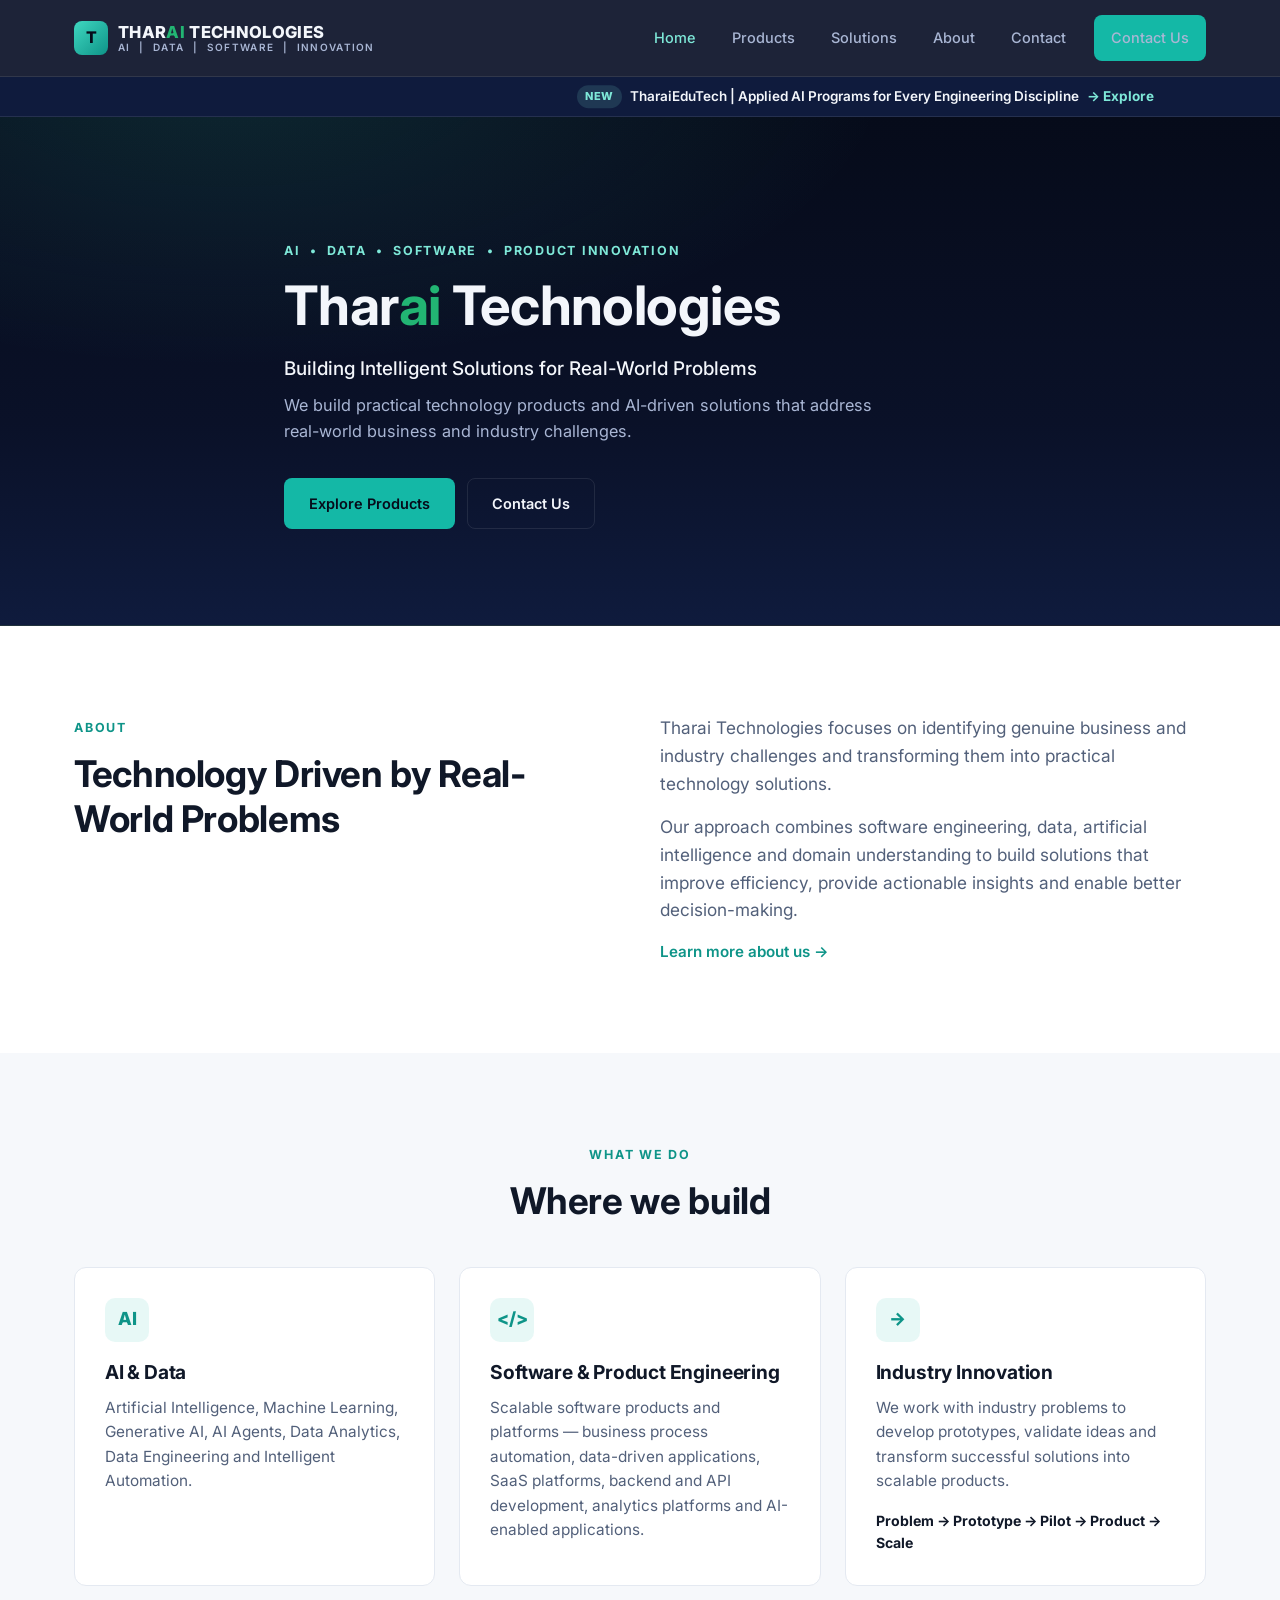
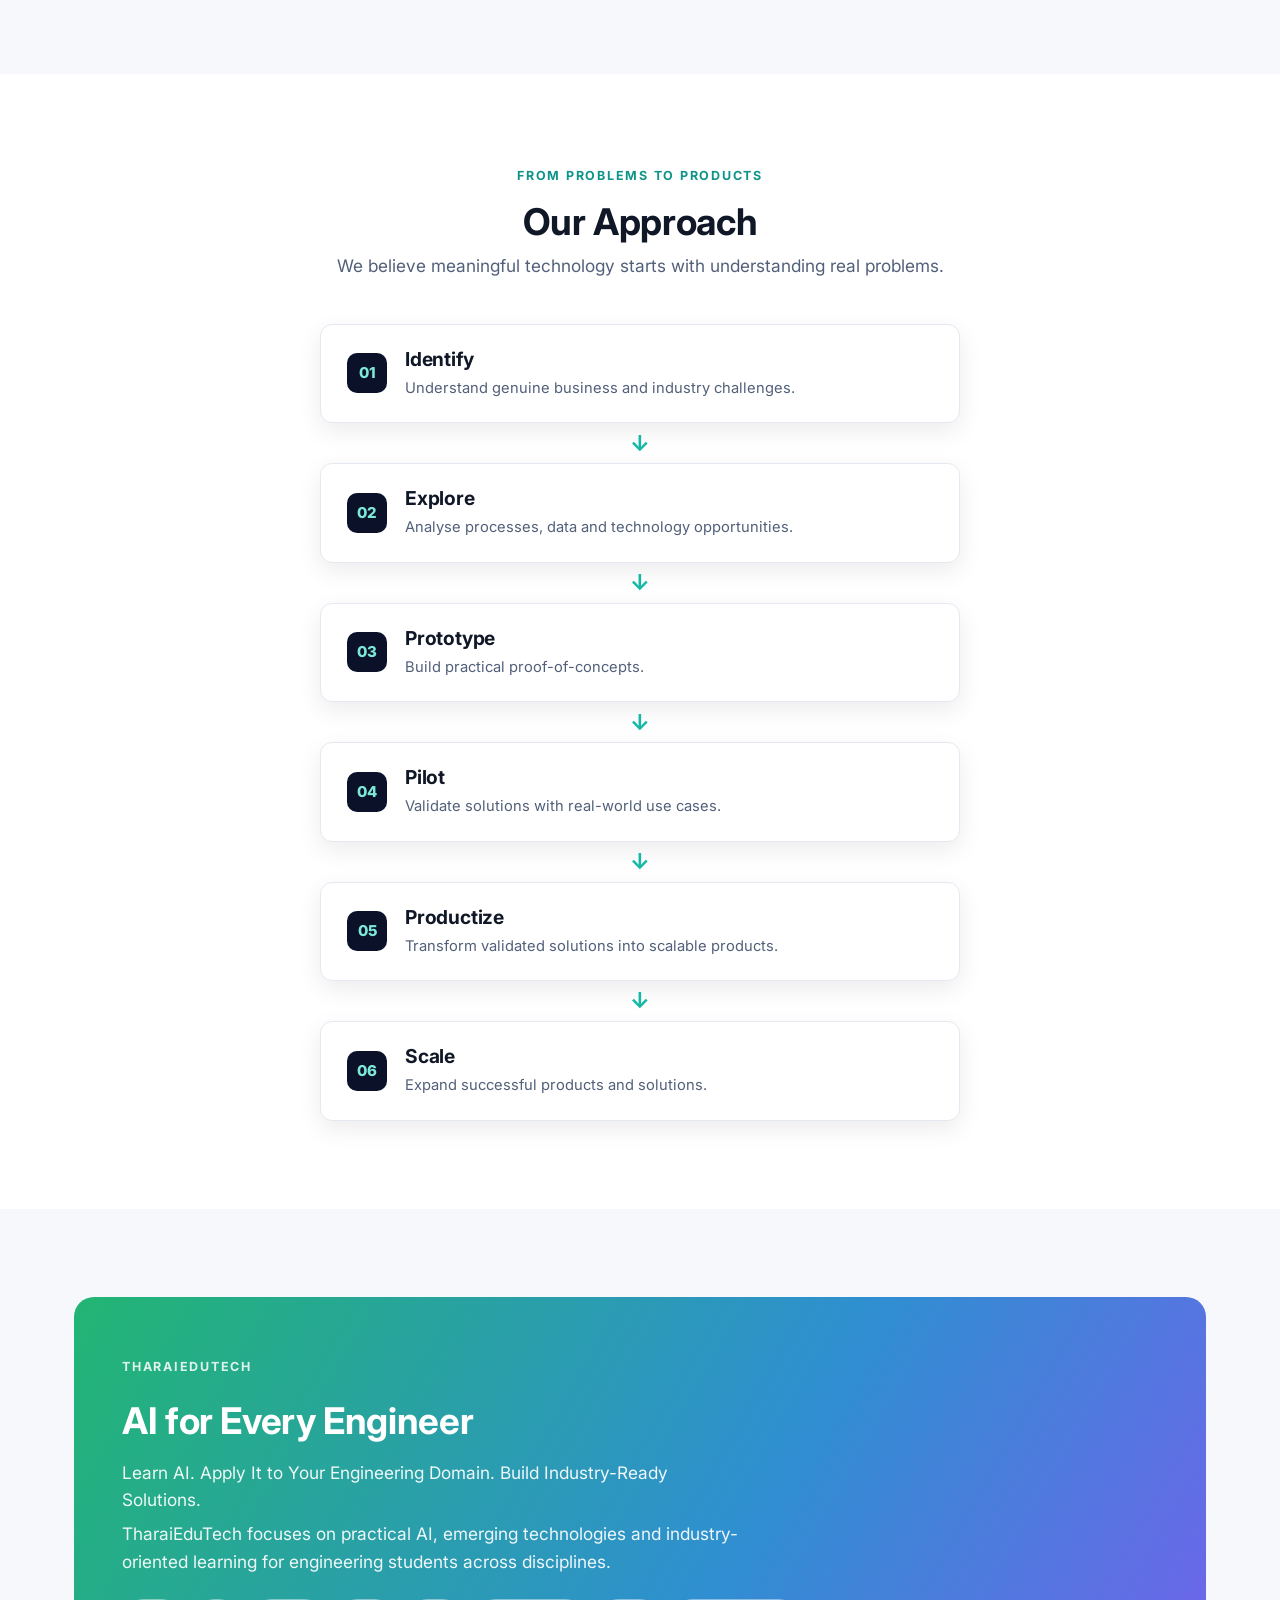
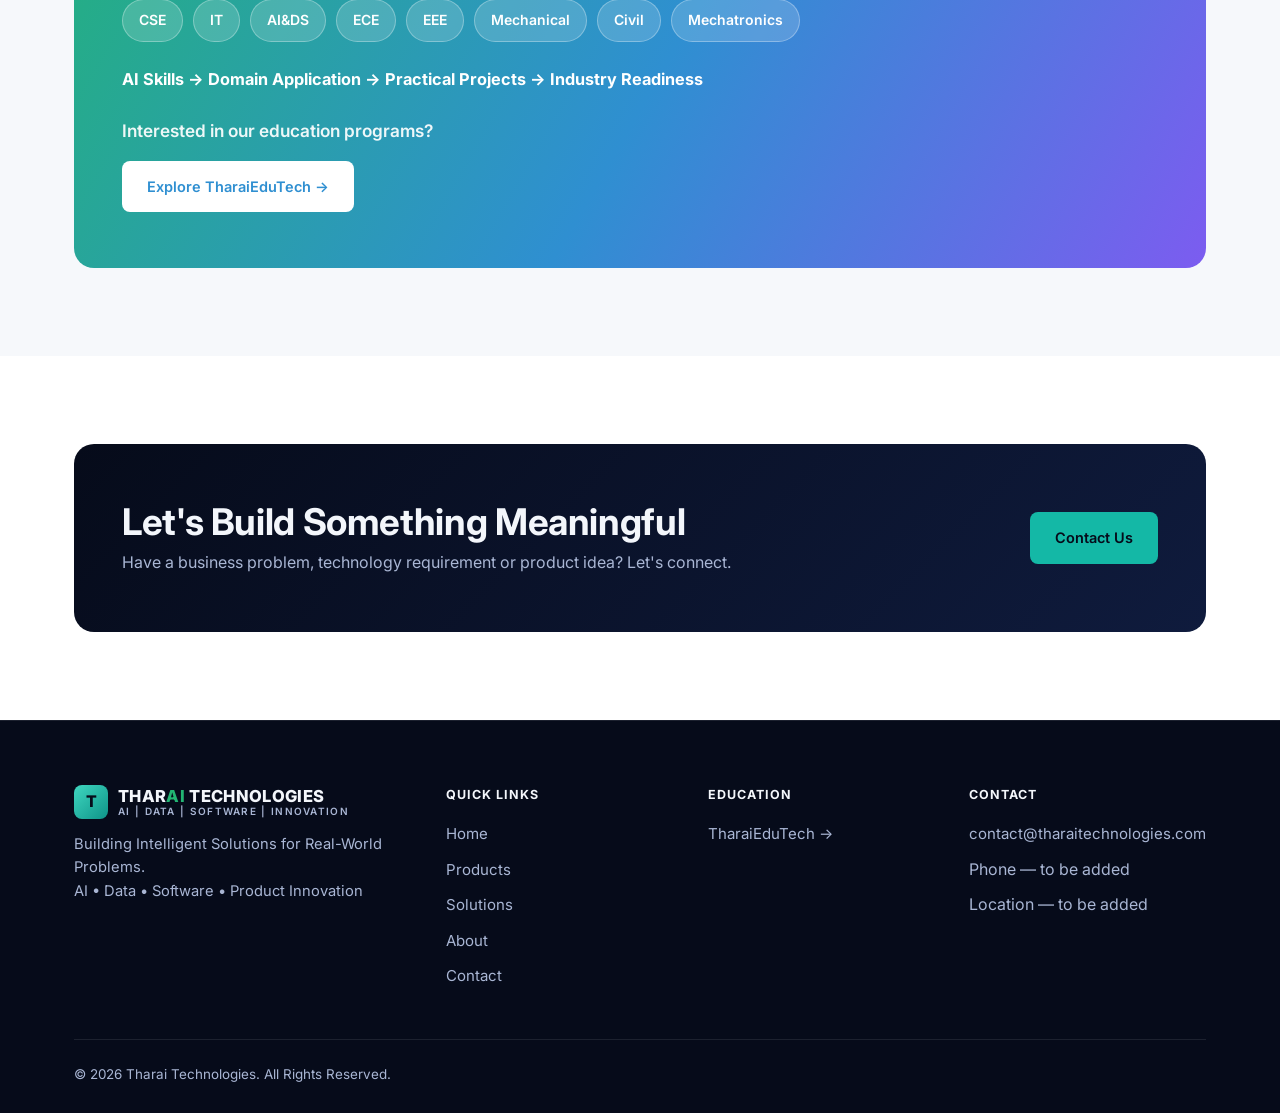
==== index.html @ 708e77d4 "Initial commit: Tharai Technologies V1 website Static HTML/CSS/JS site with Home, Products, Solution" ====
<!DOCTYPE html>
<html lang="en">
<head>
<meta charset="UTF-8" />
<meta name="viewport" content="width=device-width, initial-scale=1.0" />
<title>Tharai Technologies | AI, Data &amp; Technology Solutions</title>
<meta name="description" content="Tharai Technologies is a technology and product company building practical AI, data-driven and software solutions for real-world business and industry challenges." />
<link rel="icon" type="image/svg+xml" href="assets/favicon.svg" />
<link rel="preconnect" href="https://fonts.googleapis.com" />
<link rel="preconnect" href="https://fonts.gstatic.com" crossorigin />
<link href="https://fonts.googleapis.com/css2?family=Inter:wght@400;500;600;700;800&display=swap" rel="stylesheet" />
<link rel="stylesheet" href="css/style.css" />
</head>
<body>

<header class="site-header">
  <div class="container nav">
    <a href="index.html" class="brand">
      <span class="brand-mark">T</span>
      <span class="brand-text">
        <strong>THAR<span class="ai-accent">AI</span> TECHNOLOGIES</strong>
        <span>AI &nbsp;|&nbsp; DATA &nbsp;|&nbsp; SOFTWARE &nbsp;|&nbsp; INNOVATION</span>
      </span>
    </a>
    <nav class="nav-links" id="nav-links">
      <a href="index.html">Home</a>
      <a href="products.html">Products</a>
      <a href="solutions.html">Solutions</a>
      <a href="about.html">About</a>
      <a href="contact.html">Contact</a>
      <a href="contact.html" class="btn btn-primary nav-cta">Contact Us</a>
    </nav>
    <button class="nav-toggle" aria-label="Toggle navigation" aria-expanded="false"><span></span></button>
  </div>
</header>

<div class="announcement-bar">
  <div class="announcement-track">
    <a class="announcement-item" href="https://www.tharaiedutech.com" target="_blank" rel="noopener">
      <span class="tag">NEW</span>
      <span>TharaiEduTech | Applied AI Programs for Every Engineering Discipline</span>
      <span class="arrow">→ Explore</span>
    </a>
  </div>
</div>

<main>

  <!-- Hero -->
  <section class="hero">
    <div class="container hero-inner">
      <span class="eyebrow eyebrow--on-dark">AI &nbsp;•&nbsp; Data &nbsp;•&nbsp; Software &nbsp;•&nbsp; Product Innovation</span>
      <h1>Thar<span class="ai-accent">ai</span> Technologies</h1>
      <p class="lede">Building Intelligent Solutions for Real-World Problems</p>
      <p class="lede-sub">We build practical technology products and AI-driven solutions that address real-world business and industry challenges.</p>
      <div class="hero-actions">
        <a href="products.html" class="btn btn-primary">Explore Products</a>
        <a href="contact.html" class="btn btn-outline">Contact Us</a>
      </div>
    </div>
  </section>

  <!-- About / Introduction -->
  <section>
    <div class="container two-col">
      <div>
        <span class="eyebrow">About</span>
        <h2>Technology Driven by Real-World Problems</h2>
      </div>
      <div>
        <p class="lede">Tharai Technologies focuses on identifying genuine business and industry challenges and transforming them into practical technology solutions.</p>
        <p class="lede mt-16">Our approach combines software engineering, data, artificial intelligence and domain understanding to build solutions that improve efficiency, provide actionable insights and enable better decision-making.</p>
        <a href="about.html" class="text-link mt-16" style="display:inline-block;">Learn more about us →</a>
      </div>
    </div>
  </section>

  <!-- What We Do -->
  <section class="section-alt">
    <div class="container">
      <div class="section-heading center">
        <span class="eyebrow">What We Do</span>
        <h2>Where we build</h2>
      </div>
      <div class="grid grid-3">
        <div class="card">
          <div class="card-icon">AI</div>
          <h3>AI &amp; Data</h3>
          <p>Artificial Intelligence, Machine Learning, Generative AI, AI Agents, Data Analytics, Data Engineering and Intelligent Automation.</p>
        </div>
        <div class="card">
          <div class="card-icon">&lt;/&gt;</div>
          <h3>Software &amp; Product Engineering</h3>
          <p>Scalable software products and platforms — business process automation, data-driven applications, SaaS platforms, backend and API development, analytics platforms and AI-enabled applications.</p>
        </div>
        <div class="card">
          <div class="card-icon">→</div>
          <h3>Industry Innovation</h3>
          <p>We work with industry problems to develop prototypes, validate ideas and transform successful solutions into scalable products.</p>
          <p class="mt-16" style="font-weight:700; color:var(--text-dark); font-size:0.88rem;">Problem → Prototype → Pilot → Product → Scale</p>
        </div>
      </div>
    </div>
  </section>

  <!-- Innovation Section -->
  <section>
    <div class="container">
      <div class="section-heading center">
        <span class="eyebrow">From Problems to Products</span>
        <h2>Our Approach</h2>
        <p class="lede mt-8" style="margin-left:auto; margin-right:auto;">We believe meaningful technology starts with understanding real problems.</p>
      </div>

      <div class="flow">
        <div class="flow-step">
          <div class="flow-num">01</div>
          <div><h3>Identify</h3><p>Understand genuine business and industry challenges.</p></div>
        </div>
        <div class="flow-arrow">↓</div>

        <div class="flow-step">
          <div class="flow-num">02</div>
          <div><h3>Explore</h3><p>Analyse processes, data and technology opportunities.</p></div>
        </div>
        <div class="flow-arrow">↓</div>

        <div class="flow-step">
          <div class="flow-num">03</div>
          <div><h3>Prototype</h3><p>Build practical proof-of-concepts.</p></div>
        </div>
        <div class="flow-arrow">↓</div>

        <div class="flow-step">
          <div class="flow-num">04</div>
          <div><h3>Pilot</h3><p>Validate solutions with real-world use cases.</p></div>
        </div>
        <div class="flow-arrow">↓</div>

        <div class="flow-step">
          <div class="flow-num">05</div>
          <div><h3>Productize</h3><p>Transform validated solutions into scalable products.</p></div>
        </div>
        <div class="flow-arrow">↓</div>

        <div class="flow-step">
          <div class="flow-num">06</div>
          <div><h3>Scale</h3><p>Expand successful products and solutions.</p></div>
        </div>
      </div>
    </div>
  </section>

  <!-- TharaiEduTech (home page only) -->
  <section class="section-alt">
    <div class="container">
      <div class="edutech-panel">
        <span class="eyebrow">TharaiEduTech</span>
        <h2 class="mt-8">AI for Every Engineer</h2>
        <p class="lede mt-16">Learn AI. Apply It to Your Engineering Domain. Build Industry-Ready Solutions.</p>
        <p class="lede" style="margin-top:6px;">TharaiEduTech focuses on practical AI, emerging technologies and industry-oriented learning for engineering students across disciplines.</p>

        <div class="chip-row mt-24">
          <span class="chip">CSE</span>
          <span class="chip">IT</span>
          <span class="chip">AI&amp;DS</span>
          <span class="chip">ECE</span>
          <span class="chip">EEE</span>
          <span class="chip">Mechanical</span>
          <span class="chip">Civil</span>
          <span class="chip">Mechatronics</span>
        </div>

        <p class="flow-text">AI Skills → Domain Application → Practical Projects → Industry Readiness</p>

        <p class="lede mt-24" style="font-weight:600;">Interested in our education programs?</p>
        <a href="https://www.tharaiedutech.com" target="_blank" rel="noopener" class="btn btn-primary mt-16">Explore TharaiEduTech →</a>
      </div>
    </div>
  </section>

  <!-- Closing CTA -->
  <section>
    <div class="container">
      <div class="cta-strip">
        <div>
          <h2>Let's Build Something Meaningful</h2>
          <p>Have a business problem, technology requirement or product idea? Let's connect.</p>
        </div>
        <a href="contact.html" class="btn btn-primary">Contact Us</a>
      </div>
    </div>
  </section>

</main>

<footer class="site-footer">
  <div class="container">
    <div class="footer-grid">
      <div class="footer-brand">
        <a href="index.html" class="brand">
          <span class="brand-mark">T</span>
          <span class="brand-text">
            <strong>THAR<span class="ai-accent">AI</span> TECHNOLOGIES</strong>
            <span>AI | DATA | SOFTWARE | INNOVATION</span>
          </span>
        </a>
        <p>Building Intelligent Solutions for Real-World Problems.<br>AI • Data • Software • Product Innovation</p>
      </div>
      <div class="footer-col">
        <h4>Quick Links</h4>
        <ul>
          <li><a href="index.html">Home</a></li>
          <li><a href="products.html">Products</a></li>
          <li><a href="solutions.html">Solutions</a></li>
          <li><a href="about.html">About</a></li>
          <li><a href="contact.html">Contact</a></li>
        </ul>
      </div>
      <div class="footer-col">
        <h4>Education</h4>
        <ul>
          <li><a href="https://www.tharaiedutech.com" target="_blank" rel="noopener">TharaiEduTech →</a></li>
        </ul>
      </div>
      <div class="footer-col">
        <h4>Contact</h4>
        <ul>
          <li><a href="mailto:contact@tharaitechnologies.com">contact@tharaitechnologies.com</a></li>
          <li>Phone — to be added</li>
          <li>Location — to be added</li>
        </ul>
      </div>
    </div>
    <div class="footer-bottom">
      <span>© <span id="footer-year"></span> Tharai Technologies. All Rights Reserved.</span>
    </div>
  </div>
</footer>

<script src="js/main.js"></script>
</body>
</html>
---- css/style.css ----
/* ===========================================================
   Tharai Technologies — V1 site styles
   Theme: Navy & Teal
   =========================================================== */

:root {
  --navy-950: #060b1a;
  --navy-900: #0a1128;
  --navy-800: #0f1b3d;
  --navy-700: #16264d;
  --navy-600: #223262;
  --border-dark: rgba(255, 255, 255, 0.09);

  --teal-300: #7ee8d8;
  --teal-400: #3fd7c0;
  --teal-500: #14b8a6;
  --teal-600: #0e9488;

  --bg-light: #f6f8fb;
  --bg-white: #ffffff;
  --border-light: #e4e9f1;

  --edu-green: #22b573;
  --edu-blue: #2f8fd1;
  --edu-purple: #7c5cf0;
  --edu-gradient: linear-gradient(120deg, var(--edu-green) 0%, var(--edu-blue) 55%, var(--edu-purple) 100%);
  --ai-accent: var(--edu-green);

  --text-on-dark: #f3f6fb;
  --text-on-dark-muted: #a9b6d4;
  --text-dark: #101828;
  --text-muted: #52607a;

  --font-body: "Inter", -apple-system, BlinkMacSystemFont, "Segoe UI", Roboto, Helvetica, Arial, sans-serif;

  --radius: 12px;
  --radius-sm: 8px;
  --max-width: 1180px;
  --shadow-md: 0 8px 24px rgba(10, 17, 40, 0.08);
  --shadow-lg: 0 20px 48px rgba(10, 17, 40, 0.14);
}

* { box-sizing: border-box; margin: 0; padding: 0; }

html { scroll-behavior: smooth; }

body {
  font-family: var(--font-body);
  color: var(--text-dark);
  background: var(--bg-white);
  line-height: 1.6;
  -webkit-font-smoothing: antialiased;
}

img, svg { max-width: 100%; display: block; }

a { color: inherit; text-decoration: none; }

ul { list-style: none; }

button { font-family: inherit; }

.container {
  width: 100%;
  max-width: var(--max-width);
  margin: 0 auto;
  padding: 0 24px;
}

section { padding: 88px 0; }

@media (max-width: 768px) {
  section { padding: 56px 0; }
}

.section-tight { padding: 56px 0; }

.section-dark {
  background: var(--navy-900);
  color: var(--text-on-dark);
}

.section-alt {
  background: var(--bg-light);
}

.eyebrow {
  display: inline-block;
  font-size: 12.5px;
  font-weight: 700;
  letter-spacing: 0.14em;
  text-transform: uppercase;
  color: var(--teal-600);
  margin-bottom: 14px;
}

.section-dark .eyebrow,
.eyebrow--on-dark {
  color: var(--teal-300);
}

h1, h2, h3, h4 {
  font-weight: 700;
  letter-spacing: -0.01em;
  color: inherit;
}

h1 { font-size: clamp(2.1rem, 4.4vw, 3.4rem); line-height: 1.12; }
h2 { font-size: clamp(1.6rem, 3vw, 2.3rem); line-height: 1.2; }
h3 { font-size: 1.2rem; line-height: 1.35; }

.section-heading {
  max-width: 680px;
  margin-bottom: 44px;
}

.section-heading.center {
  margin-left: auto;
  margin-right: auto;
  text-align: center;
}

.lede {
  font-size: 1.08rem;
  color: var(--text-muted);
  max-width: 640px;
}

.section-dark .lede { color: var(--text-on-dark-muted); }

/* ---------- Announcement bar ---------- */

.announcement-bar {
  position: relative;
  background: var(--navy-800);
  border-bottom: 1px solid var(--border-dark);
  color: var(--text-on-dark-muted);
  font-size: 13.5px;
  height: 40px;
  overflow: hidden;
  white-space: nowrap;
}

.announcement-track {
  position: absolute;
  top: 50%;
  left: 0;
  display: inline-flex;
  align-items: center;
  width: max-content;
  transform: translateY(-50%) translateX(100%);
  animation: announcement-scroll 16s linear infinite;
}

.announcement-bar:hover .announcement-track {
  animation-play-state: paused;
}

@keyframes announcement-scroll {
  from { transform: translateY(-50%) translateX(100%); }
  to { transform: translateY(-50%) translateX(-100%); }
}

.announcement-item {
  display: inline-flex;
  align-items: center;
  gap: 8px;
  color: var(--text-on-dark);
  font-weight: 600;
  white-space: nowrap;
  transition: color 0.15s ease;
}

.announcement-item:hover { color: var(--teal-300); }

.announcement-bar .tag {
  background: rgba(126, 232, 216, 0.14);
  color: var(--teal-300);
  font-weight: 800;
  font-size: 11px;
  letter-spacing: 0.06em;
  padding: 3px 8px;
  border-radius: 999px;
}

.announcement-bar .arrow { color: var(--teal-300); font-weight: 700; }

@media (max-width: 560px) {
  .announcement-bar { font-size: 12.5px; }
}

@media (prefers-reduced-motion: reduce) {
  .announcement-track { animation: none; }
}

/* ---------- Header / Nav ---------- */

.site-header {
  position: sticky;
  top: 0;
  z-index: 100;
  background: rgba(10, 17, 40, 0.92);
  backdrop-filter: blur(10px);
  border-bottom: 1px solid var(--border-dark);
}

.nav {
  display: flex;
  align-items: center;
  justify-content: space-between;
  height: 76px;
}

.brand {
  display: flex;
  align-items: center;
  gap: 10px;
  color: var(--text-on-dark);
}

.brand-mark {
  width: 34px;
  height: 34px;
  border-radius: 8px;
  background: linear-gradient(135deg, var(--teal-400), var(--teal-600));
  display: flex;
  align-items: center;
  justify-content: center;
  font-weight: 800;
  font-size: 16px;
  color: var(--navy-950);
  flex-shrink: 0;
}

.brand-text {
  display: flex;
  flex-direction: column;
  line-height: 1.1;
}

.brand-text strong {
  font-size: 16.5px;
  font-weight: 800;
  letter-spacing: 0.02em;
}

.brand-text > span {
  font-size: 10px;
  font-weight: 600;
  letter-spacing: 0.13em;
  color: var(--text-on-dark-muted);
}

.ai-accent {
  color: var(--ai-accent);
}

.nav-links {
  display: flex;
  align-items: center;
  gap: 4px;
}

.nav-links a {
  display: inline-block;
  padding: 10px 16px;
  font-size: 14.5px;
  font-weight: 500;
  color: var(--text-on-dark-muted);
  border-radius: var(--radius-sm);
  transition: color 0.15s ease, background 0.15s ease;
}

.nav-links a:hover {
  color: var(--text-on-dark);
  background: rgba(255, 255, 255, 0.06);
}

.nav-links a.active {
  color: var(--teal-300);
}

.nav-cta {
  margin-left: 8px;
}

.nav-toggle {
  display: none;
  background: transparent;
  border: 1px solid var(--border-dark);
  border-radius: var(--radius-sm);
  width: 42px;
  height: 42px;
  align-items: center;
  justify-content: center;
  cursor: pointer;
}

.nav-toggle span,
.nav-toggle::before,
.nav-toggle::after {
  content: "";
  display: block;
  width: 20px;
  height: 2px;
  background: var(--text-on-dark);
  position: relative;
  transition: transform 0.2s ease, opacity 0.2s ease;
}

.nav-toggle::before { transform: translateY(-6px); }
.nav-toggle::after { transform: translateY(4px); }

.nav-toggle.is-open span { opacity: 0; }
.nav-toggle.is-open::before { transform: translateY(0) rotate(45deg); }
.nav-toggle.is-open::after { transform: translateY(-2px) rotate(-45deg); }

@media (max-width: 900px) {
  .nav-toggle { display: flex; }

  .nav-links {
    position: fixed;
    top: 76px;
    left: 0;
    right: 0;
    flex-direction: column;
    align-items: stretch;
    background: var(--navy-900);
    border-bottom: 1px solid var(--border-dark);
    padding: 8px 20px 20px;
    gap: 2px;
    transform: translateY(-8px);
    opacity: 0;
    pointer-events: none;
    transition: opacity 0.18s ease, transform 0.18s ease;
  }

  .nav-links.is-open {
    transform: translateY(0);
    opacity: 1;
    pointer-events: auto;
  }

  .nav-links a { padding: 14px 8px; font-size: 16px; }
  .nav-cta { margin-left: 0; margin-top: 8px; }
}

/* ---------- Buttons ---------- */

.btn {
  display: inline-flex;
  align-items: center;
  justify-content: center;
  gap: 8px;
  padding: 13px 24px;
  border-radius: var(--radius-sm);
  font-weight: 600;
  font-size: 14.5px;
  border: 1px solid transparent;
  cursor: pointer;
  transition: transform 0.12s ease, background 0.15s ease, border-color 0.15s ease, color 0.15s ease;
  white-space: nowrap;
}

.btn:hover { transform: translateY(-1px); }

.btn-primary {
  background: var(--teal-500);
  color: var(--navy-950);
}

.btn-primary:hover { background: var(--teal-400); }

.btn-outline {
  background: transparent;
  border-color: var(--border-dark);
  color: var(--text-on-dark);
}

.btn-outline:hover { border-color: var(--teal-400); color: var(--teal-300); }

.btn-outline-dark {
  background: transparent;
  border-color: var(--border-light);
  color: var(--text-dark);
}

.btn-outline-dark:hover { border-color: var(--teal-600); color: var(--teal-600); }

.btn-ghost {
  background: transparent;
  color: var(--text-on-dark-muted);
}

.btn-ghost:hover { color: var(--text-on-dark); }

.btn-block { width: 100%; }

/* ---------- Hero ---------- */

.hero {
  background:
    radial-gradient(1100px 500px at 18% -10%, rgba(63, 215, 192, 0.14), transparent 60%),
    linear-gradient(180deg, var(--navy-950), var(--navy-900) 60%, var(--navy-800));
  color: var(--text-on-dark);
  padding: 120px 0 96px;
  border-bottom: 1px solid var(--border-dark);
}

.hero-inner { max-width: 760px; }

.hero h1 { margin-bottom: 18px; }

.hero .lede { font-size: 1.18rem; margin-bottom: 8px; color: var(--text-on-dark); font-weight: 500; }

.hero .lede-sub { font-size: 1.02rem; color: var(--text-on-dark-muted); max-width: 620px; margin-bottom: 34px; }

.hero-actions { display: flex; flex-wrap: wrap; gap: 12px; }

.page-hero {
  background: linear-gradient(180deg, var(--navy-950), var(--navy-800));
  color: var(--text-on-dark);
  padding: 76px 0 64px;
  border-bottom: 1px solid var(--border-dark);
}

.page-hero h1 { margin-bottom: 14px; }

.page-hero .lede { color: var(--text-on-dark-muted); max-width: 660px; }

/* ---------- Cards / Grid ---------- */

.grid {
  display: grid;
  gap: 24px;
}

.grid-3 { grid-template-columns: repeat(3, 1fr); }
.grid-2 { grid-template-columns: repeat(2, 1fr); }

@media (max-width: 900px) {
  .grid-3 { grid-template-columns: repeat(2, 1fr); }
}

@media (max-width: 640px) {
  .grid-3, .grid-2 { grid-template-columns: 1fr; }
}

.card {
  background: var(--bg-white);
  border: 1px solid var(--border-light);
  border-radius: var(--radius);
  padding: 30px;
  transition: box-shadow 0.18s ease, transform 0.18s ease;
}

.card:hover { box-shadow: var(--shadow-md); transform: translateY(-2px); }

.card-icon {
  width: 44px;
  height: 44px;
  border-radius: 10px;
  background: rgba(20, 184, 166, 0.1);
  color: var(--teal-600);
  display: flex;
  align-items: center;
  justify-content: center;
  font-weight: 800;
  font-size: 18px;
  margin-bottom: 18px;
}

.card h3 { margin-bottom: 10px; }

.card p { color: var(--text-muted); font-size: 0.96rem; }

.card-dark {
  background: var(--navy-800);
  border: 1px solid var(--border-dark);
  color: var(--text-on-dark);
}

.card-dark p { color: var(--text-on-dark-muted); }

.card-dark .card-icon { background: rgba(126, 232, 216, 0.12); color: var(--teal-300); }

/* ---------- Badge / Pill ---------- */

.badge {
  display: inline-flex;
  align-items: center;
  gap: 6px;
  font-size: 12px;
  font-weight: 700;
  letter-spacing: 0.04em;
  text-transform: uppercase;
  padding: 6px 12px;
  border-radius: 999px;
  background: rgba(20, 184, 166, 0.12);
  color: var(--teal-600);
  border: 1px solid rgba(20, 184, 166, 0.25);
}

.badge::before {
  content: "";
  width: 6px;
  height: 6px;
  border-radius: 50%;
  background: var(--teal-500);
}

.badge--on-dark { background: rgba(126, 232, 216, 0.12); color: var(--teal-300); border-color: rgba(126, 232, 216, 0.25); }
.badge--on-dark::before { background: var(--teal-300); }

.chip-row { display: flex; flex-wrap: wrap; gap: 10px; }

.chip {
  padding: 9px 16px;
  border-radius: 999px;
  border: 1px solid var(--border-light);
  font-size: 14px;
  font-weight: 600;
  color: var(--text-dark);
  background: var(--bg-white);
}

.chip--on-dark {
  border-color: var(--border-dark);
  color: var(--text-on-dark);
  background: rgba(255, 255, 255, 0.04);
}

/* ---------- Solution feature block ---------- */

.feature-panel {
  background: var(--navy-900);
  color: var(--text-on-dark);
  border-radius: 20px;
  padding: 48px;
  border: 1px solid var(--border-dark);
}

@media (max-width: 640px) {
  .feature-panel { padding: 32px 24px; }
}

.feature-head {
  display: flex;
  align-items: center;
  justify-content: space-between;
  flex-wrap: wrap;
  gap: 14px;
  margin-bottom: 16px;
}

.capability-list {
  display: grid;
  grid-template-columns: repeat(2, 1fr);
  gap: 14px;
  margin-top: 30px;
}

@media (max-width: 640px) {
  .capability-list { grid-template-columns: 1fr; }
}

.capability-list li {
  display: flex;
  align-items: flex-start;
  gap: 12px;
  font-size: 0.96rem;
  color: var(--text-on-dark-muted);
  padding: 14px;
  background: rgba(255, 255, 255, 0.03);
  border: 1px solid var(--border-dark);
  border-radius: var(--radius-sm);
}

.capability-list li .tick {
  flex-shrink: 0;
  width: 22px;
  height: 22px;
  border-radius: 6px;
  background: rgba(126, 232, 216, 0.14);
  color: var(--teal-300);
  display: flex;
  align-items: center;
  justify-content: center;
  font-size: 12px;
  font-weight: 800;
  margin-top: 1px;
}

.capability-list strong { color: var(--text-on-dark); font-weight: 600; }

/* ---------- Program pillars (TharaiEduTech) ---------- */

.pillar-grid {
  display: grid;
  grid-template-columns: repeat(4, 1fr);
  gap: 18px;
}

@media (max-width: 900px) { .pillar-grid { grid-template-columns: repeat(2, 1fr); } }
@media (max-width: 480px) { .pillar-grid { grid-template-columns: 1fr; } }

.pillar {
  padding: 22px;
  border-radius: var(--radius-sm);
  border: 1px solid var(--border-light);
  background: var(--bg-white);
}

.pillar .num {
  font-size: 12px;
  font-weight: 800;
  color: var(--teal-600);
  letter-spacing: 0.06em;
  margin-bottom: 10px;
}

.pillar h4 { font-size: 1rem; margin-bottom: 6px; }
.pillar p { font-size: 0.9rem; color: var(--text-muted); }

/* ---------- TharaiEduTech gradient panel ---------- */

.edutech-panel {
  background: var(--edu-gradient);
  border-radius: 20px;
  padding: 56px 48px;
  color: #ffffff;
}

@media (max-width: 640px) {
  .edutech-panel { padding: 36px 26px; }
}

.edutech-panel .eyebrow {
  color: rgba(255, 255, 255, 0.85);
}

.edutech-panel h2 {
  color: #ffffff;
  max-width: 640px;
}

.edutech-panel .lede {
  color: rgba(255, 255, 255, 0.92);
  max-width: 620px;
}

.edutech-panel .chip {
  background: rgba(255, 255, 255, 0.16);
  border-color: rgba(255, 255, 255, 0.3);
  color: #ffffff;
}

.edutech-panel .flow-text {
  font-weight: 700;
  font-size: 1.02rem;
  color: #ffffff;
  margin-top: 24px;
  line-height: 1.7;
}

.edutech-panel .btn-primary {
  background: #ffffff;
  color: var(--edu-blue);
}

.edutech-panel .btn-primary:hover { background: rgba(255, 255, 255, 0.9); }

/* ---------- Solutions capability groups ---------- */

.capability-group {
  background: var(--bg-white);
  border: 1px solid var(--border-light);
  border-radius: var(--radius);
  padding: 30px;
}

.capability-group h3 { margin-bottom: 16px; }

.capability-group ul li {
  position: relative;
  padding-left: 20px;
  margin-bottom: 10px;
  font-size: 0.96rem;
  color: var(--text-muted);
}

.capability-group ul li::before {
  content: "";
  position: absolute;
  left: 0;
  top: 9px;
  width: 7px;
  height: 7px;
  border-radius: 2px;
  background: var(--teal-500);
}

/* ---------- Contact category cards ---------- */

.category-card {
  background: var(--bg-white);
  border: 1px solid var(--border-light);
  border-radius: var(--radius);
  padding: 24px;
}

.category-card h4 { font-size: 1rem; margin-bottom: 8px; }
.category-card p { font-size: 0.9rem; color: var(--text-muted); }

/* ---------- Positioning banner ---------- */

.banner {
  border-radius: 18px;
  padding: 52px 40px;
  text-align: center;
  background: linear-gradient(135deg, var(--navy-950), var(--navy-700));
  color: var(--text-on-dark);
  border: 1px solid var(--border-dark);
}

.banner p.small {
  color: var(--teal-300);
  font-weight: 700;
  letter-spacing: 0.1em;
  text-transform: uppercase;
  font-size: 12.5px;
  margin-bottom: 14px;
}

.banner h2 { max-width: 720px; margin: 0 auto; }

/* ---------- Flow diagram (Industry-Academia) ---------- */

.flow {
  display: flex;
  flex-direction: column;
  align-items: center;
  gap: 0;
  max-width: 640px;
  margin: 0 auto;
}

.flow-step {
  width: 100%;
  display: flex;
  align-items: center;
  gap: 18px;
  padding: 22px 26px;
  border-radius: var(--radius);
  border: 1px solid var(--border-light);
  background: var(--bg-white);
  box-shadow: var(--shadow-md);
}

.flow-step .flow-num {
  flex-shrink: 0;
  width: 40px;
  height: 40px;
  border-radius: 10px;
  background: var(--navy-900);
  color: var(--teal-300);
  display: flex;
  align-items: center;
  justify-content: center;
  font-weight: 800;
  font-size: 15px;
}

.flow-step h3 { margin-bottom: 4px; }
.flow-step p { color: var(--text-muted); font-size: 0.92rem; }

.flow-arrow {
  height: 40px;
  display: flex;
  align-items: center;
  color: var(--teal-500);
  font-size: 22px;
  font-weight: 700;
}

/* ---------- Contact ---------- */

.contact-grid {
  display: grid;
  grid-template-columns: 1fr 1.15fr;
  gap: 48px;
  align-items: start;
}

@media (max-width: 860px) {
  .contact-grid { grid-template-columns: 1fr; }
}

.contact-info h3 { margin-bottom: 10px; }
.contact-info p { color: var(--text-muted); margin-bottom: 22px; }

.contact-detail {
  display: flex;
  align-items: flex-start;
  gap: 14px;
  padding: 16px 0;
  border-top: 1px solid var(--border-light);
}

.contact-detail:first-of-type { border-top: none; }

.contact-detail .label {
  font-size: 12px;
  font-weight: 700;
  letter-spacing: 0.06em;
  text-transform: uppercase;
  color: var(--teal-600);
  margin-bottom: 4px;
}

.contact-detail .value { font-weight: 600; }
.contact-detail .value a:hover { color: var(--teal-600); }

.form-card {
  background: var(--bg-white);
  border: 1px solid var(--border-light);
  border-radius: var(--radius);
  padding: 34px;
  box-shadow: var(--shadow-md);
}

.form-row { margin-bottom: 18px; }

.form-row label {
  display: block;
  font-size: 13.5px;
  font-weight: 600;
  margin-bottom: 7px;
  color: var(--text-dark);
}

.form-row input,
.form-row textarea {
  width: 100%;
  padding: 12px 14px;
  border-radius: var(--radius-sm);
  border: 1px solid var(--border-light);
  font-family: inherit;
  font-size: 14.5px;
  color: var(--text-dark);
  background: var(--bg-light);
  transition: border-color 0.15s ease, background 0.15s ease;
}

.form-row input:focus,
.form-row textarea:focus {
  outline: none;
  border-color: var(--teal-500);
  background: var(--bg-white);
}

.form-row textarea { resize: vertical; min-height: 110px; }

.form-row select {
  width: 100%;
  padding: 12px 14px;
  border-radius: var(--radius-sm);
  border: 1px solid var(--border-light);
  font-family: inherit;
  font-size: 14.5px;
  color: var(--text-dark);
  background: var(--bg-light);
  transition: border-color 0.15s ease, background 0.15s ease;
  appearance: none;
  background-image: url("data:image/svg+xml,%3Csvg xmlns='http://www.w3.org/2000/svg' viewBox='0 0 20 20' fill='%2352607a'%3E%3Cpath fill-rule='evenodd' d='M5.23 7.21a.75.75 0 011.06.02L10 11.168l3.71-3.938a.75.75 0 111.08 1.04l-4.25 4.5a.75.75 0 01-1.08 0l-4.25-4.5a.75.75 0 01.02-1.06z' clip-rule='evenodd'/%3E%3C/svg%3E");
  background-repeat: no-repeat;
  background-position: right 14px center;
  background-size: 16px;
  padding-right: 40px;
}

.form-row select:focus {
  outline: none;
  border-color: var(--teal-500);
  background-color: var(--bg-white);
}

.form-note {
  font-size: 12.5px;
  color: var(--text-muted);
  margin-top: 12px;
}

.form-status {
  margin-top: 14px;
  font-size: 13.5px;
  font-weight: 600;
  display: none;
}

.form-status.is-visible { display: block; }

.form-status.success { color: var(--teal-600); }
.form-status.error { color: #c0392b; }

/* ---------- CTA strip ---------- */

.cta-strip {
  background: linear-gradient(135deg, var(--navy-950), var(--navy-800));
  color: var(--text-on-dark);
  border-radius: 20px;
  padding: 56px 48px;
  display: flex;
  align-items: center;
  justify-content: space-between;
  gap: 24px;
  flex-wrap: wrap;
}

.cta-strip h2 { margin-bottom: 6px; }
.cta-strip p { color: var(--text-on-dark-muted); }

/* ---------- Footer ---------- */

.site-footer {
  background: var(--navy-950);
  color: var(--text-on-dark-muted);
  padding: 64px 0 28px;
  border-top: 1px solid var(--border-dark);
}

.footer-grid {
  display: grid;
  grid-template-columns: 1.5fr 1fr 1fr 1fr;
  gap: 40px;
  padding-bottom: 40px;
  border-bottom: 1px solid var(--border-dark);
}

@media (max-width: 860px) {
  .footer-grid { grid-template-columns: 1fr 1fr; }
}

@media (max-width: 560px) {
  .footer-grid { grid-template-columns: 1fr; gap: 32px; }
}

.footer-brand p { margin-top: 14px; font-size: 0.92rem; max-width: 320px; }

.footer-col h4 {
  font-size: 12.5px;
  letter-spacing: 0.08em;
  text-transform: uppercase;
  color: var(--text-on-dark);
  margin-bottom: 16px;
}

.footer-col ul li { margin-bottom: 10px; }

.footer-col ul li a { font-size: 0.94rem; transition: color 0.15s ease; }
.footer-col ul li a:hover { color: var(--teal-300); }

.footer-bottom {
  padding-top: 24px;
  display: flex;
  justify-content: space-between;
  align-items: center;
  flex-wrap: wrap;
  gap: 12px;
  font-size: 0.84rem;
}

/* ---------- Utilities ---------- */

.mt-8 { margin-top: 8px; }
.mt-16 { margin-top: 16px; }
.mt-24 { margin-top: 24px; }
.mt-40 { margin-top: 40px; }
.text-link {
  color: var(--teal-600);
  font-weight: 600;
  font-size: 0.95rem;
}
.section-dark .text-link,
.card-dark .text-link { color: var(--teal-300); }
.text-link:hover { text-decoration: underline; }

.two-col {
  display: grid;
  grid-template-columns: repeat(2, 1fr);
  gap: 40px;
}

@media (max-width: 768px) {
  .two-col { grid-template-columns: 1fr; }
}
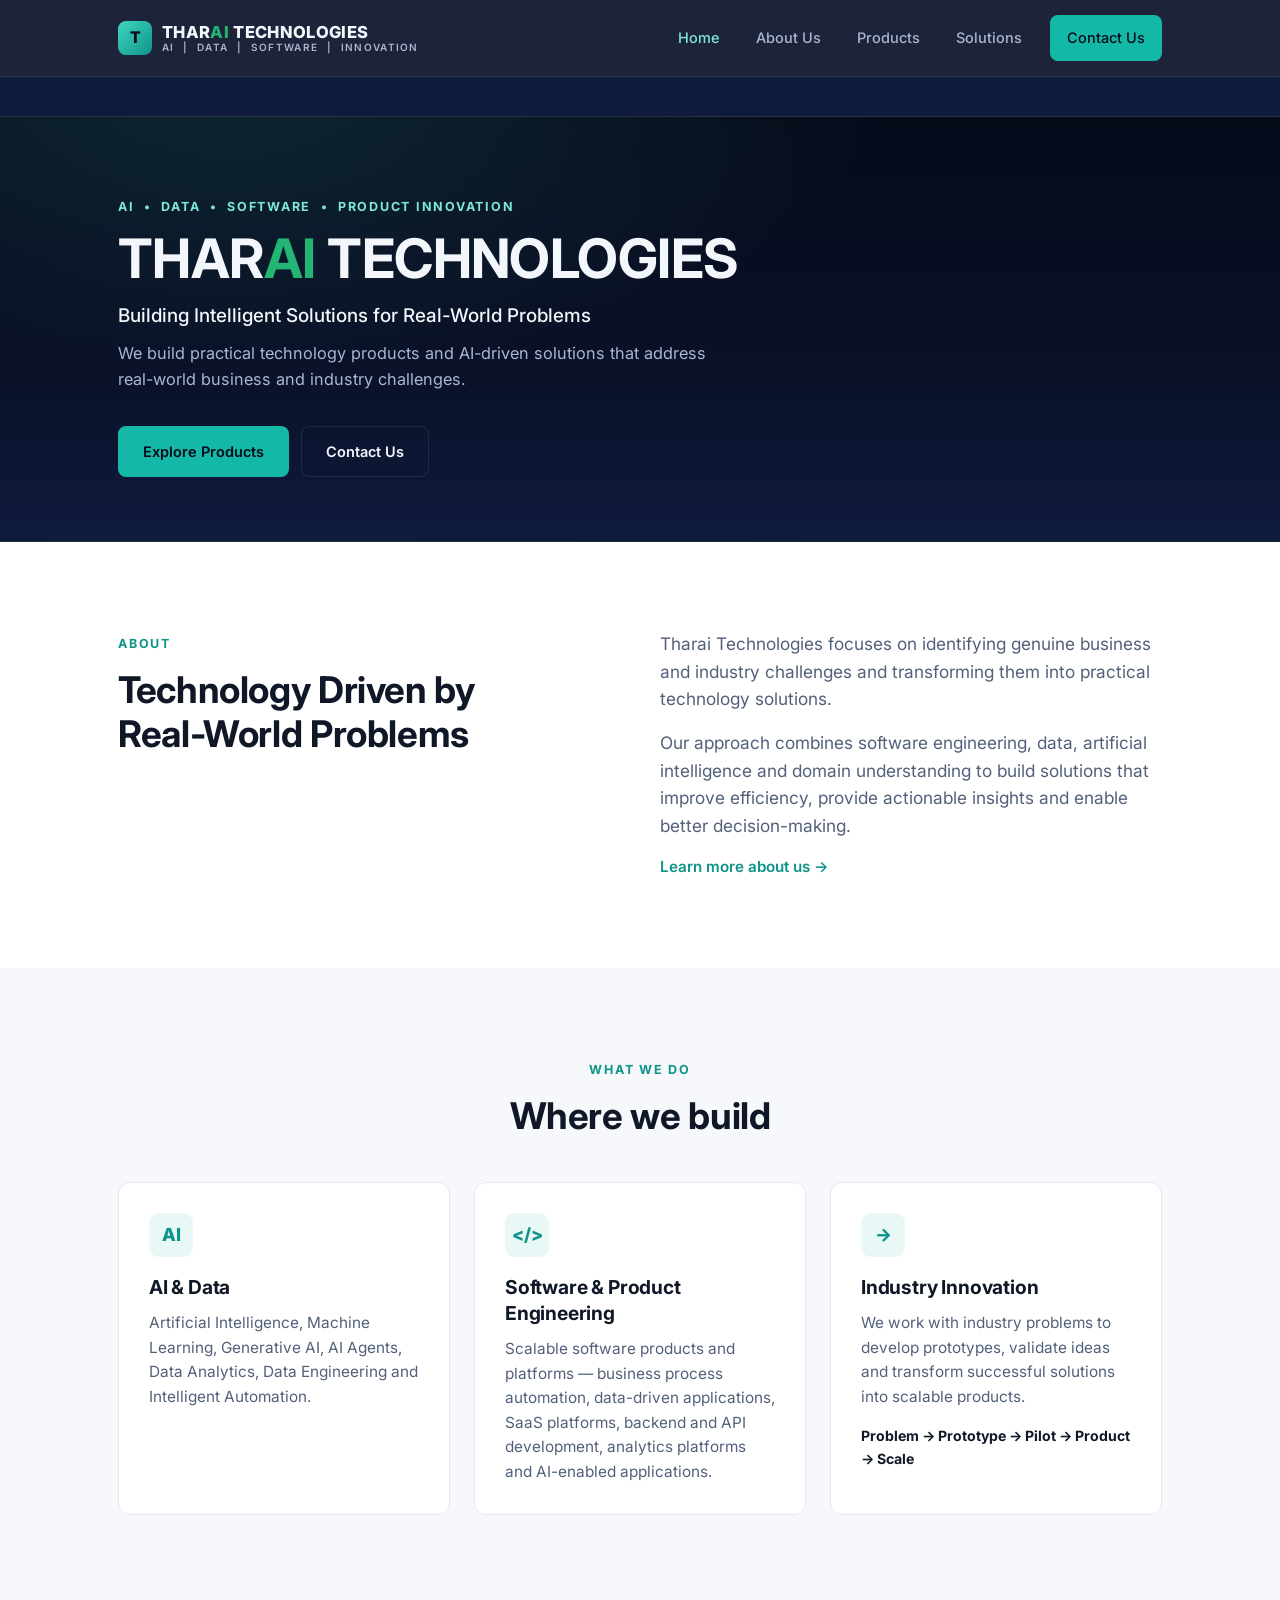
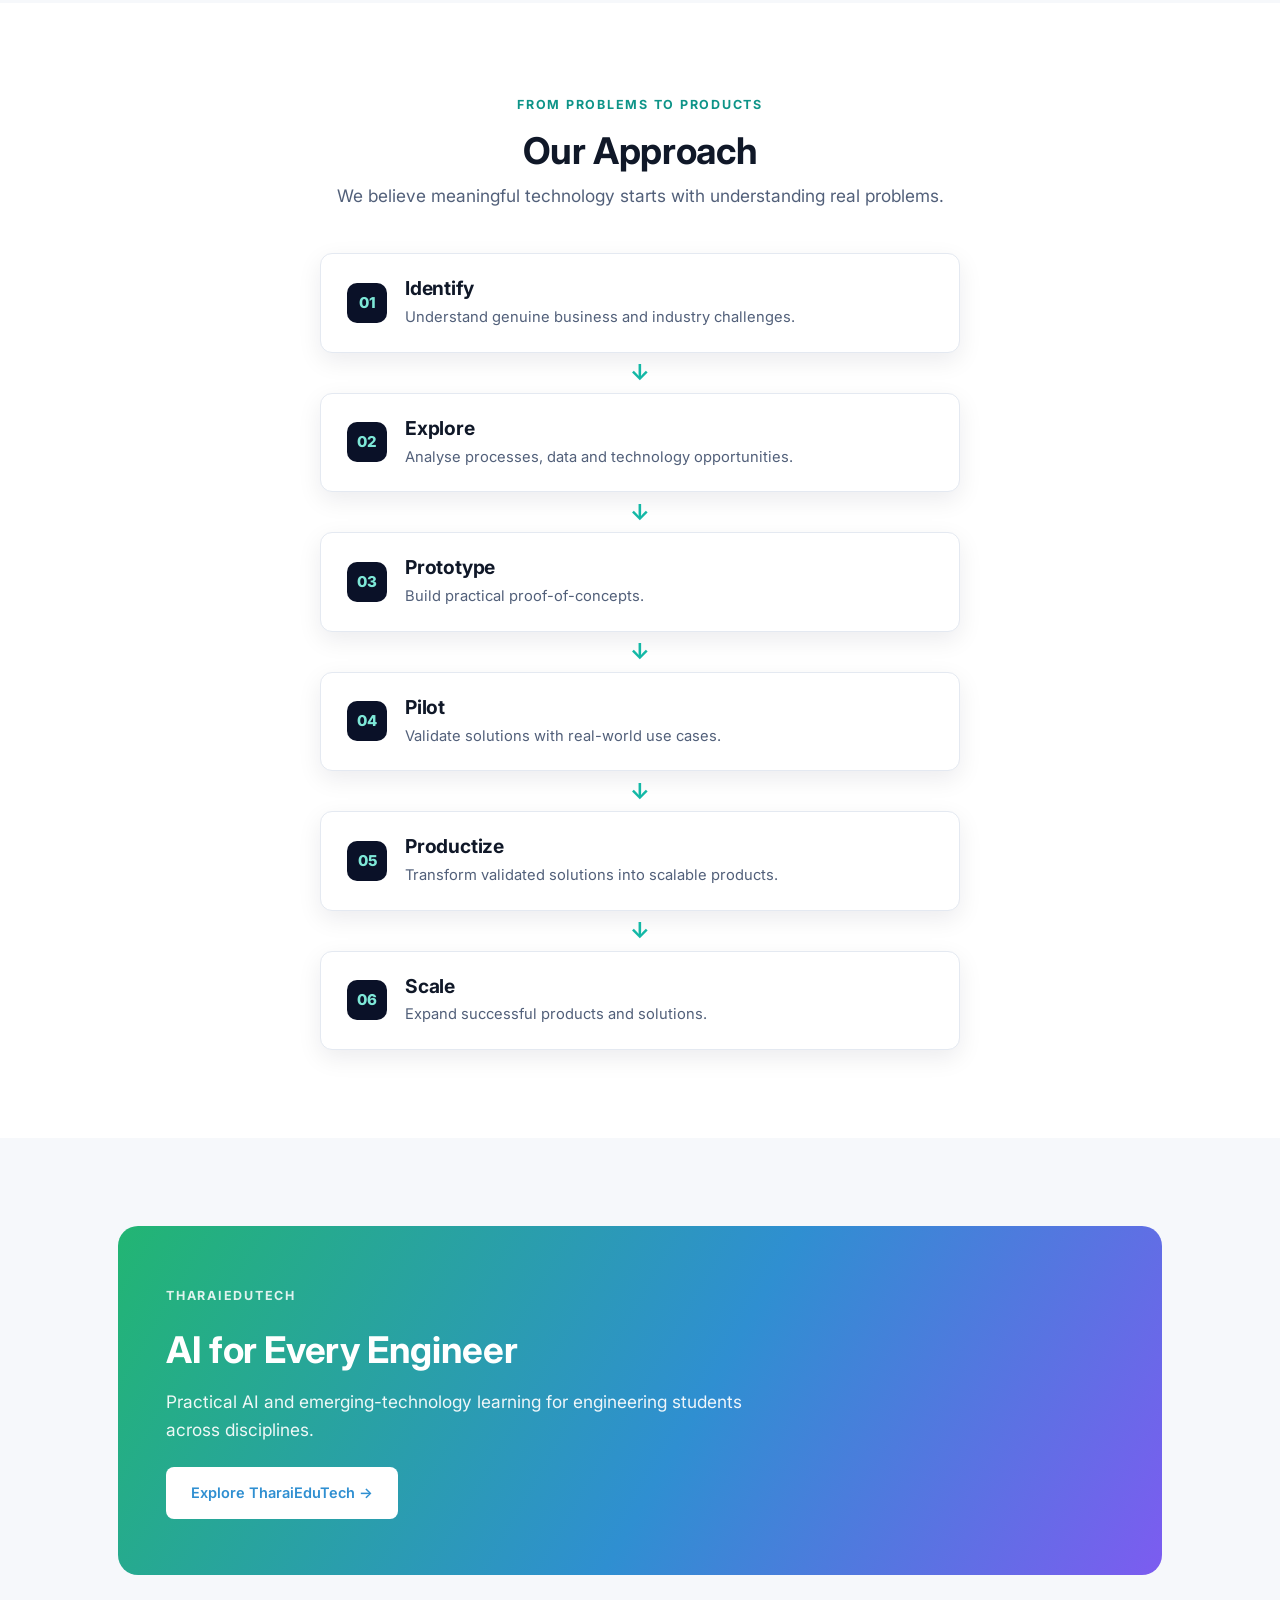
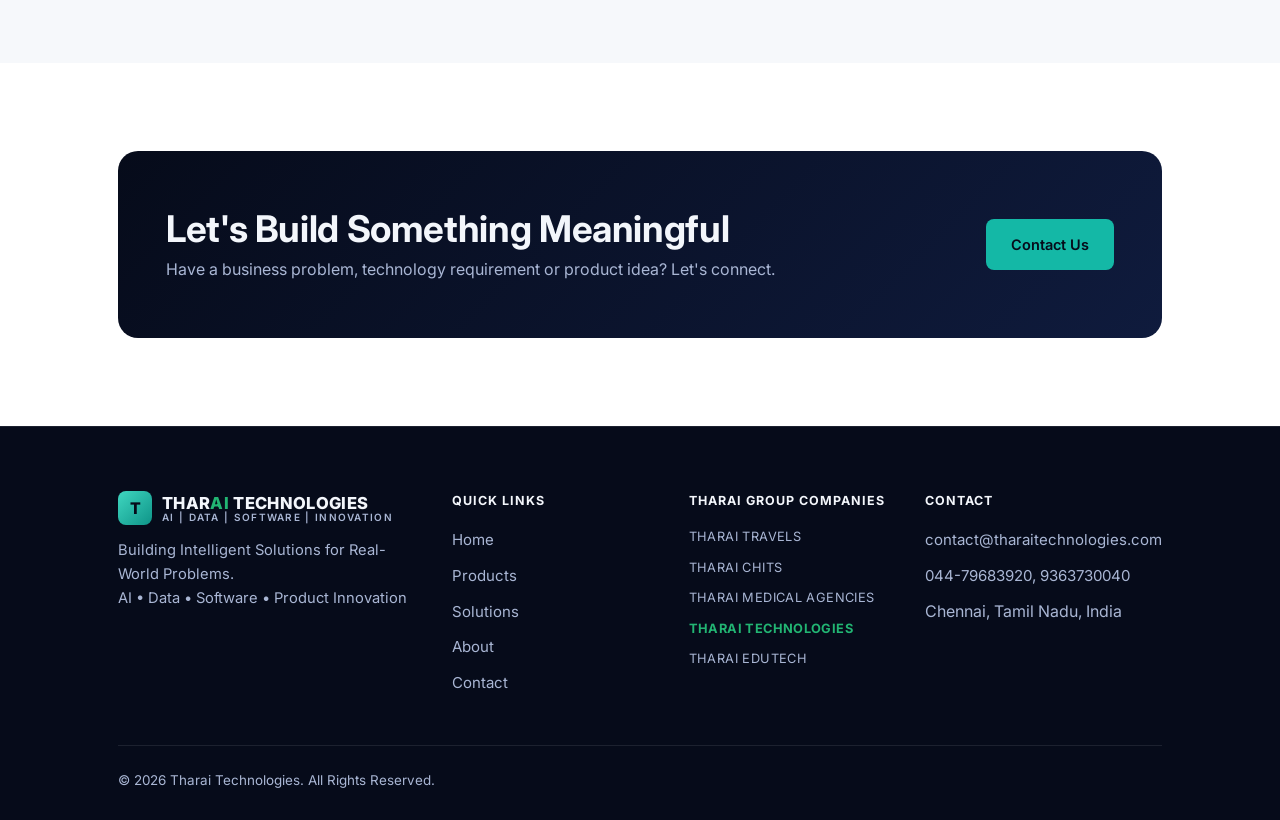
==== commit 38abae2c: "Restructure nav, fix hero sizing, add group companies footer, switch contact form to Netlify Forms" ====
--- a/index.html
+++ b/index.html
@@ -24,10 +24,9 @@
     </a>
     <nav class="nav-links" id="nav-links">
       <a href="index.html">Home</a>
+      <a href="about.html">About Us</a>
       <a href="products.html">Products</a>
       <a href="solutions.html">Solutions</a>
-      <a href="about.html">About</a>
-      <a href="contact.html">Contact</a>
       <a href="contact.html" class="btn btn-primary nav-cta">Contact Us</a>
     </nav>
     <button class="nav-toggle" aria-label="Toggle navigation" aria-expanded="false"><span></span></button>
@@ -48,9 +47,9 @@
 
   <!-- Hero -->
   <section class="hero">
-    <div class="container hero-inner">
+    <div class="container">
       <span class="eyebrow eyebrow--on-dark">AI &nbsp;•&nbsp; Data &nbsp;•&nbsp; Software &nbsp;•&nbsp; Product Innovation</span>
-      <h1>Thar<span class="ai-accent">ai</span> Technologies</h1>
+      <h1>THAR<span class="ai-accent">AI</span> TECHNOLOGIES</h1>
       <p class="lede">Building Intelligent Solutions for Real-World Problems</p>
       <p class="lede-sub">We build practical technology products and AI-driven solutions that address real-world business and industry challenges.</p>
       <div class="hero-actions">
@@ -65,7 +64,7 @@
     <div class="container two-col">
       <div>
         <span class="eyebrow">About</span>
-        <h2>Technology Driven by Real-World Problems</h2>
+        <h2>Technology Driven by <span style="white-space:nowrap;">Real-World</span> Problems</h2>
       </div>
       <div>
         <p class="lede">Tharai Technologies focuses on identifying genuine business and industry challenges and transforming them into practical technology solutions.</p>
@@ -157,24 +156,8 @@
       <div class="edutech-panel">
         <span class="eyebrow">TharaiEduTech</span>
         <h2 class="mt-8">AI for Every Engineer</h2>
-        <p class="lede mt-16">Learn AI. Apply It to Your Engineering Domain. Build Industry-Ready Solutions.</p>
-        <p class="lede" style="margin-top:6px;">TharaiEduTech focuses on practical AI, emerging technologies and industry-oriented learning for engineering students across disciplines.</p>
-
-        <div class="chip-row mt-24">
-          <span class="chip">CSE</span>
-          <span class="chip">IT</span>
-          <span class="chip">AI&amp;DS</span>
-          <span class="chip">ECE</span>
-          <span class="chip">EEE</span>
-          <span class="chip">Mechanical</span>
-          <span class="chip">Civil</span>
-          <span class="chip">Mechatronics</span>
-        </div>
-
-        <p class="flow-text">AI Skills → Domain Application → Practical Projects → Industry Readiness</p>
-
-        <p class="lede mt-24" style="font-weight:600;">Interested in our education programs?</p>
-        <a href="https://www.tharaiedutech.com" target="_blank" rel="noopener" class="btn btn-primary mt-16">Explore TharaiEduTech →</a>
+        <p class="lede mt-16">Practical AI and emerging-technology learning for engineering students across disciplines.</p>
+        <a href="https://www.tharaiedutech.com" target="_blank" rel="noopener" class="btn btn-primary mt-24">Explore TharaiEduTech →</a>
       </div>
     </div>
   </section>
@@ -218,17 +201,21 @@
         </ul>
       </div>
       <div class="footer-col">
-        <h4>Education</h4>
-        <ul>
-          <li><a href="https://www.tharaiedutech.com" target="_blank" rel="noopener">TharaiEduTech →</a></li>
+        <h4>Tharai Group Companies</h4>
+        <ul class="group-companies">
+          <li>THARAI TRAVELS</li>
+          <li>THARAI CHITS</li>
+          <li>THARAI MEDICAL AGENCIES</li>
+          <li class="current-company">THARAI TECHNOLOGIES</li>
+          <li><a href="https://www.tharaiedutech.com" target="_blank" rel="noopener">THARAI EDUTECH</a></li>
         </ul>
       </div>
       <div class="footer-col">
         <h4>Contact</h4>
         <ul>
           <li><a href="mailto:contact@tharaitechnologies.com">contact@tharaitechnologies.com</a></li>
-          <li>Phone — to be added</li>
-          <li>Location — to be added</li>
+          <li><a href="tel:04479683920">044-79683920</a>, <a href="tel:9363730040">9363730040</a></li>
+          <li>Chennai, Tamil Nadu, India</li>
         </ul>
       </div>
     </div>
--- a/css/style.css
+++ b/css/style.css
@@ -35,7 +35,7 @@
 
   --radius: 12px;
   --radius-sm: 8px;
-  --max-width: 1180px;
+  --max-width: 1140px;
   --shadow-md: 0 8px 24px rgba(10, 17, 40, 0.08);
   --shadow-lg: 0 20px 48px rgba(10, 17, 40, 0.14);
 }
@@ -64,7 +64,11 @@
   width: 100%;
   max-width: var(--max-width);
   margin: 0 auto;
-  padding: 0 24px;
+  padding: 0 48px;
+}
+
+@media (max-width: 640px) {
+  .container { padding: 0 20px; }
 }
 
 section { padding: 88px 0; }
@@ -148,8 +152,8 @@
   display: inline-flex;
   align-items: center;
   width: max-content;
-  transform: translateY(-50%) translateX(100%);
-  animation: announcement-scroll 16s linear infinite;
+  transform: translateY(-50%) translateX(100vw);
+  animation: announcement-scroll 22s linear infinite;
 }
 
 .announcement-bar:hover .announcement-track {
@@ -157,7 +161,7 @@
 }
 
 @keyframes announcement-scroll {
-  from { transform: translateY(-50%) translateX(100%); }
+  from { transform: translateY(-50%) translateX(100vw); }
   to { transform: translateY(-50%) translateX(-100%); }
 }
 
@@ -278,6 +282,11 @@
 
 .nav-links a.active {
   color: var(--teal-300);
+}
+
+.nav-links a.nav-cta,
+.nav-links a.nav-cta:hover {
+  color: var(--navy-950);
 }
 
 .nav-cta {
@@ -403,13 +412,11 @@
     radial-gradient(1100px 500px at 18% -10%, rgba(63, 215, 192, 0.14), transparent 60%),
     linear-gradient(180deg, var(--navy-950), var(--navy-900) 60%, var(--navy-800));
   color: var(--text-on-dark);
-  padding: 120px 0 96px;
+  padding: 76px 0 64px;
   border-bottom: 1px solid var(--border-dark);
 }
 
-.hero-inner { max-width: 760px; }
-
-.hero h1 { margin-bottom: 18px; }
+.hero h1 { line-height: 1; margin-bottom: 16px; }
 
 .hero .lede { font-size: 1.18rem; margin-bottom: 8px; color: var(--text-on-dark); font-weight: 500; }
 
@@ -960,6 +967,20 @@
 .footer-col ul li a { font-size: 0.94rem; transition: color 0.15s ease; }
 .footer-col ul li a:hover { color: var(--teal-300); }
 
+.footer-col ul li.current-company {
+  color: var(--edu-green);
+  font-weight: 700;
+}
+
+.footer-col .group-companies li {
+  font-size: 0.8rem;
+  letter-spacing: 0.03em;
+}
+
+.footer-col .group-companies li a {
+  font-size: 0.8rem;
+}
+
 .footer-bottom {
   padding-top: 24px;
   display: flex;
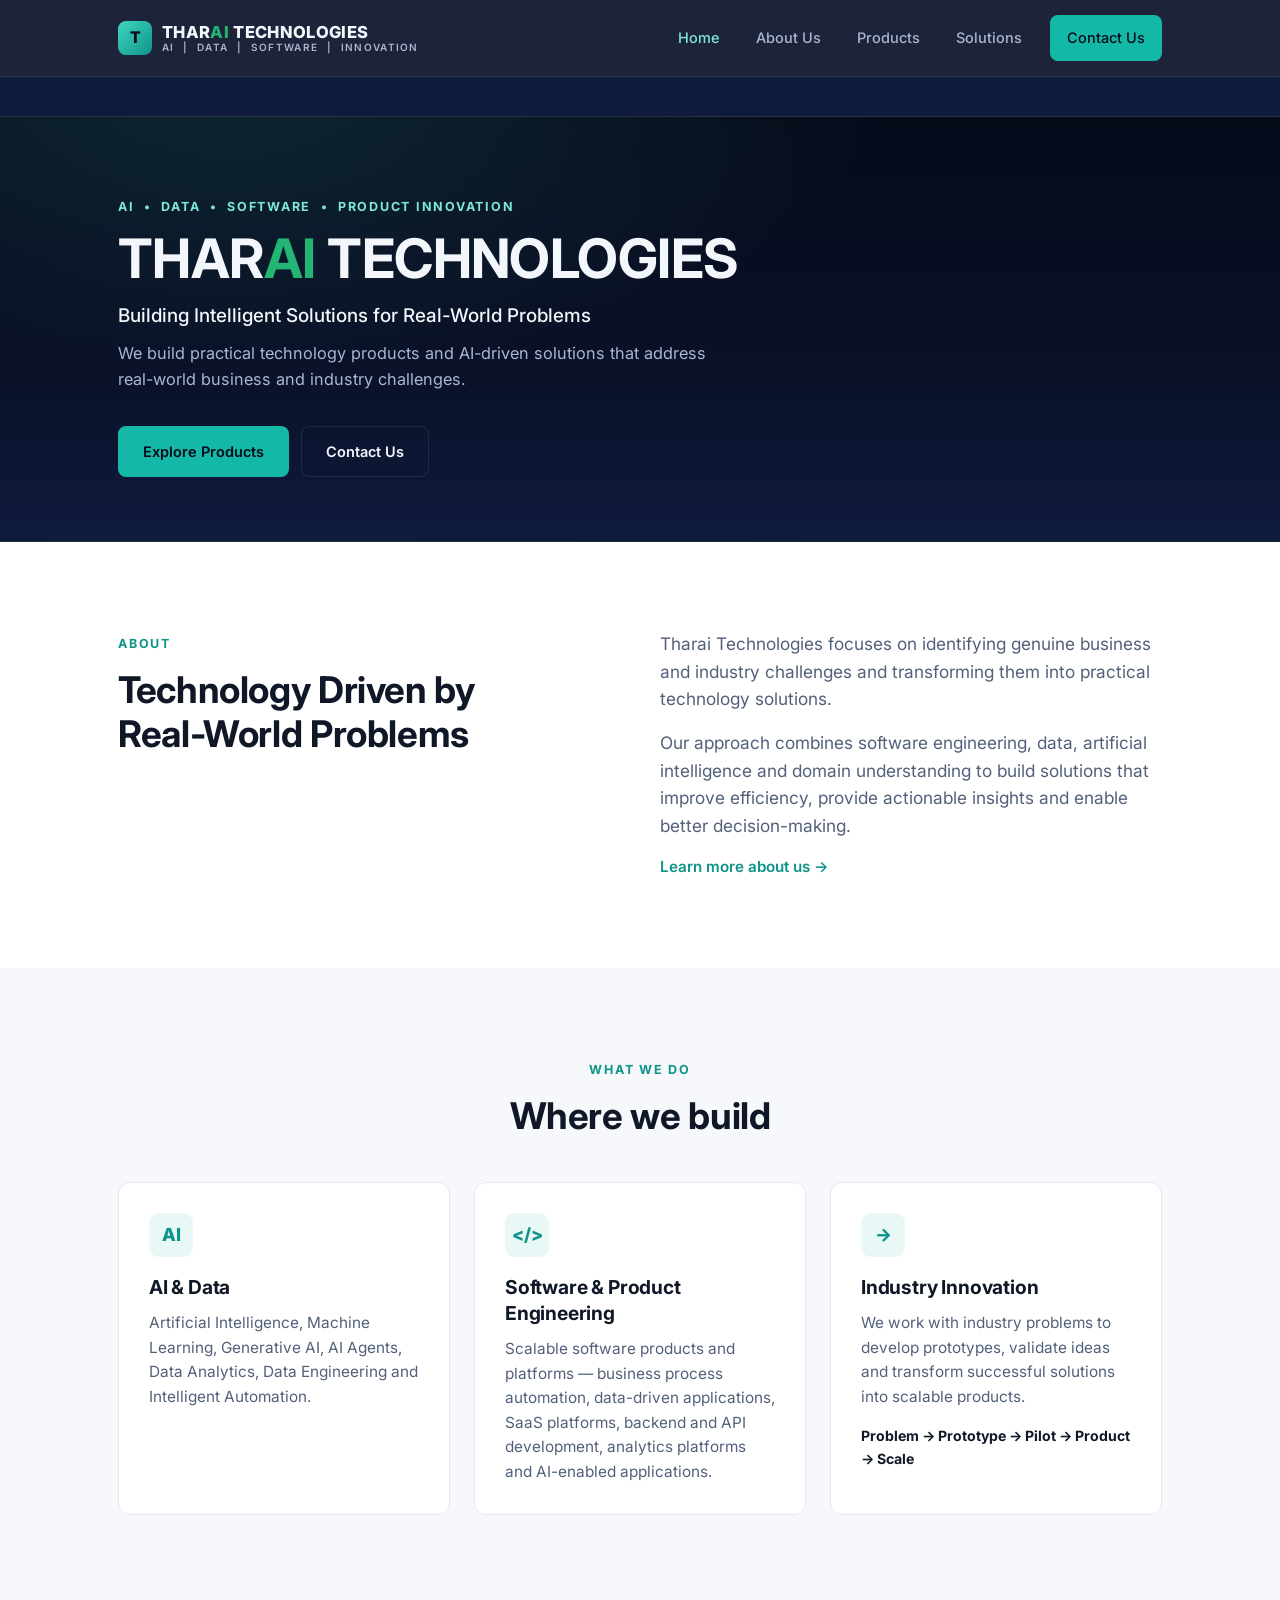
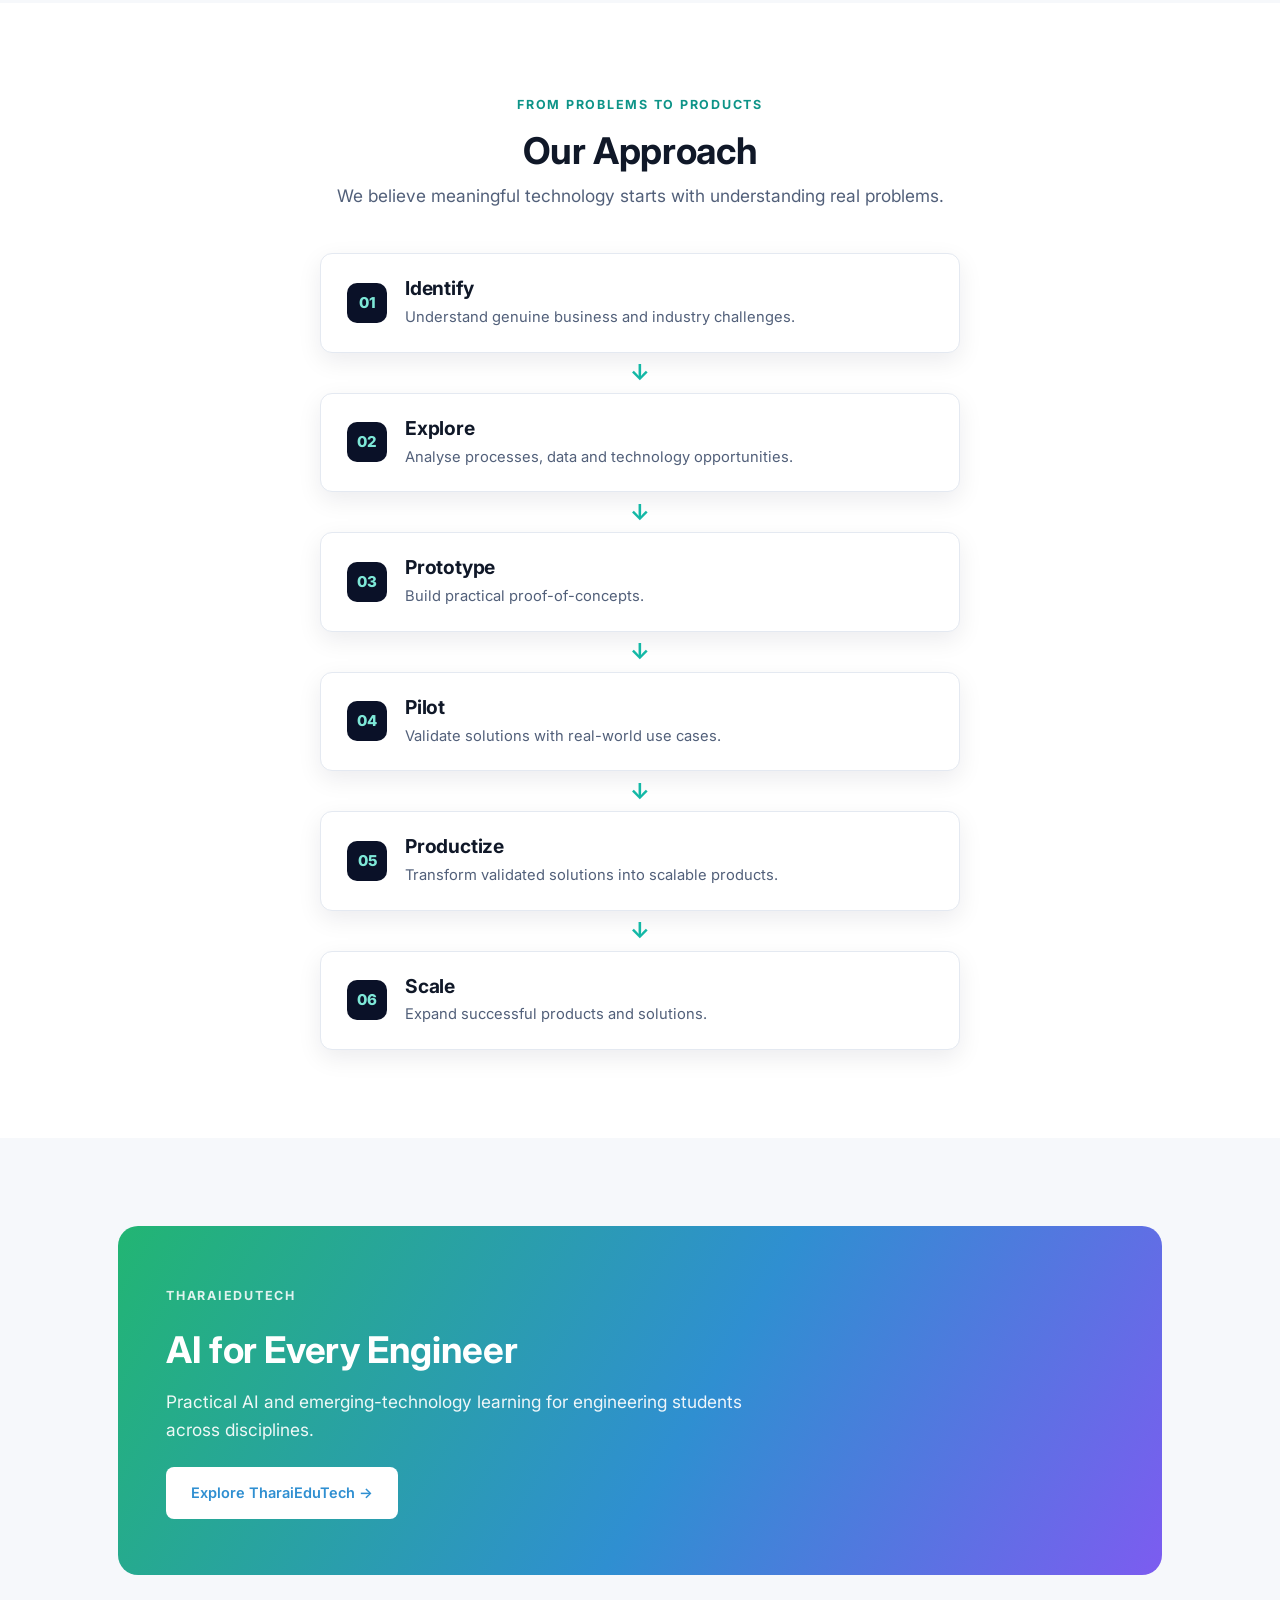
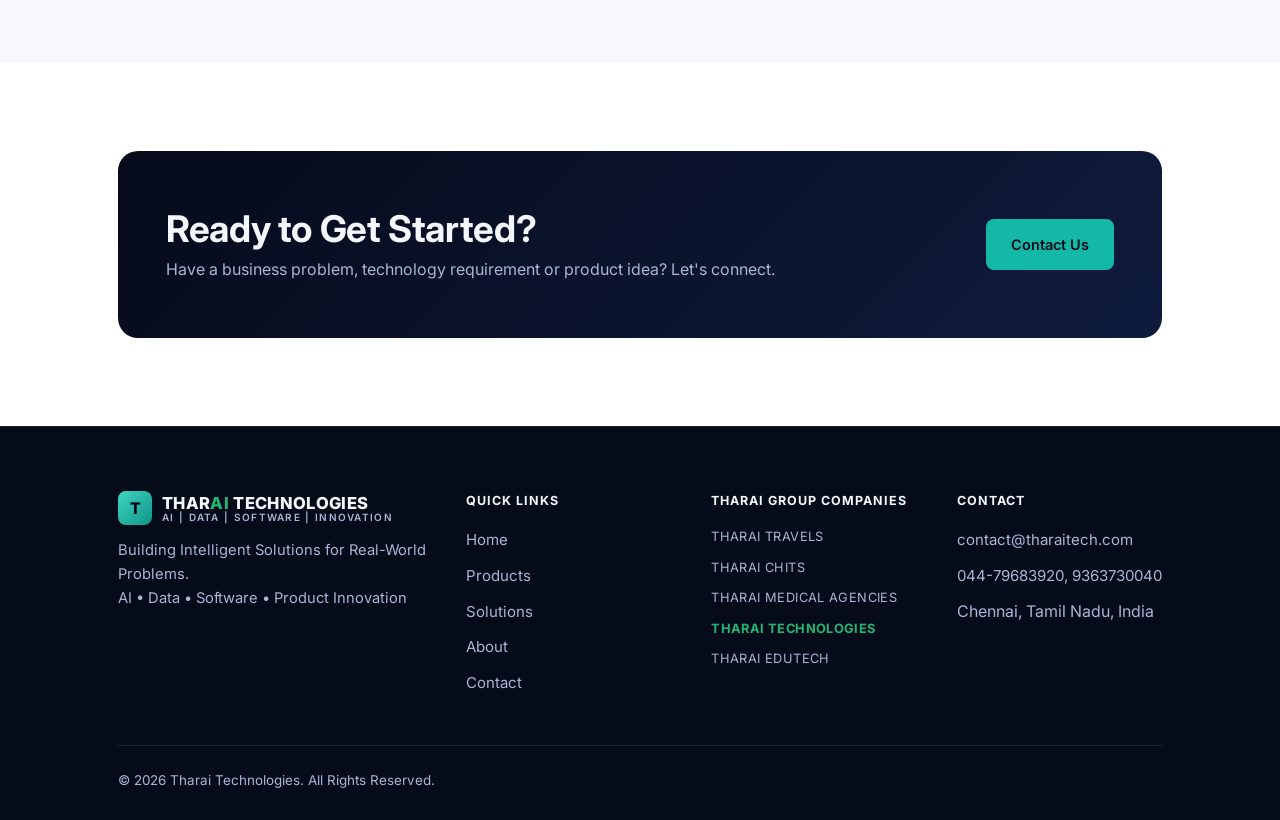
==== commit 7e1a27e4: "update of contact us page" ====
--- a/index.html
+++ b/index.html
@@ -167,7 +167,7 @@
     <div class="container">
       <div class="cta-strip">
         <div>
-          <h2>Let's Build Something Meaningful</h2>
+          <h2>Ready to Get Started?</h2>
           <p>Have a business problem, technology requirement or product idea? Let's connect.</p>
         </div>
         <a href="contact.html" class="btn btn-primary">Contact Us</a>
@@ -213,7 +213,7 @@
       <div class="footer-col">
         <h4>Contact</h4>
         <ul>
-          <li><a href="mailto:contact@tharaitechnologies.com">contact@tharaitechnologies.com</a></li>
+          <li><a href="mailto:contact@tharaitech.com">contact@tharaitech.com</a></li>
           <li><a href="tel:04479683920">044-79683920</a>, <a href="tel:9363730040">9363730040</a></li>
           <li>Chennai, Tamil Nadu, India</li>
         </ul>
--- a/css/style.css
+++ b/css/style.css
@@ -427,7 +427,7 @@
 .page-hero {
   background: linear-gradient(180deg, var(--navy-950), var(--navy-800));
   color: var(--text-on-dark);
-  padding: 76px 0 64px;
+  padding: 56px 0 40px;
   border-bottom: 1px solid var(--border-dark);
 }
 
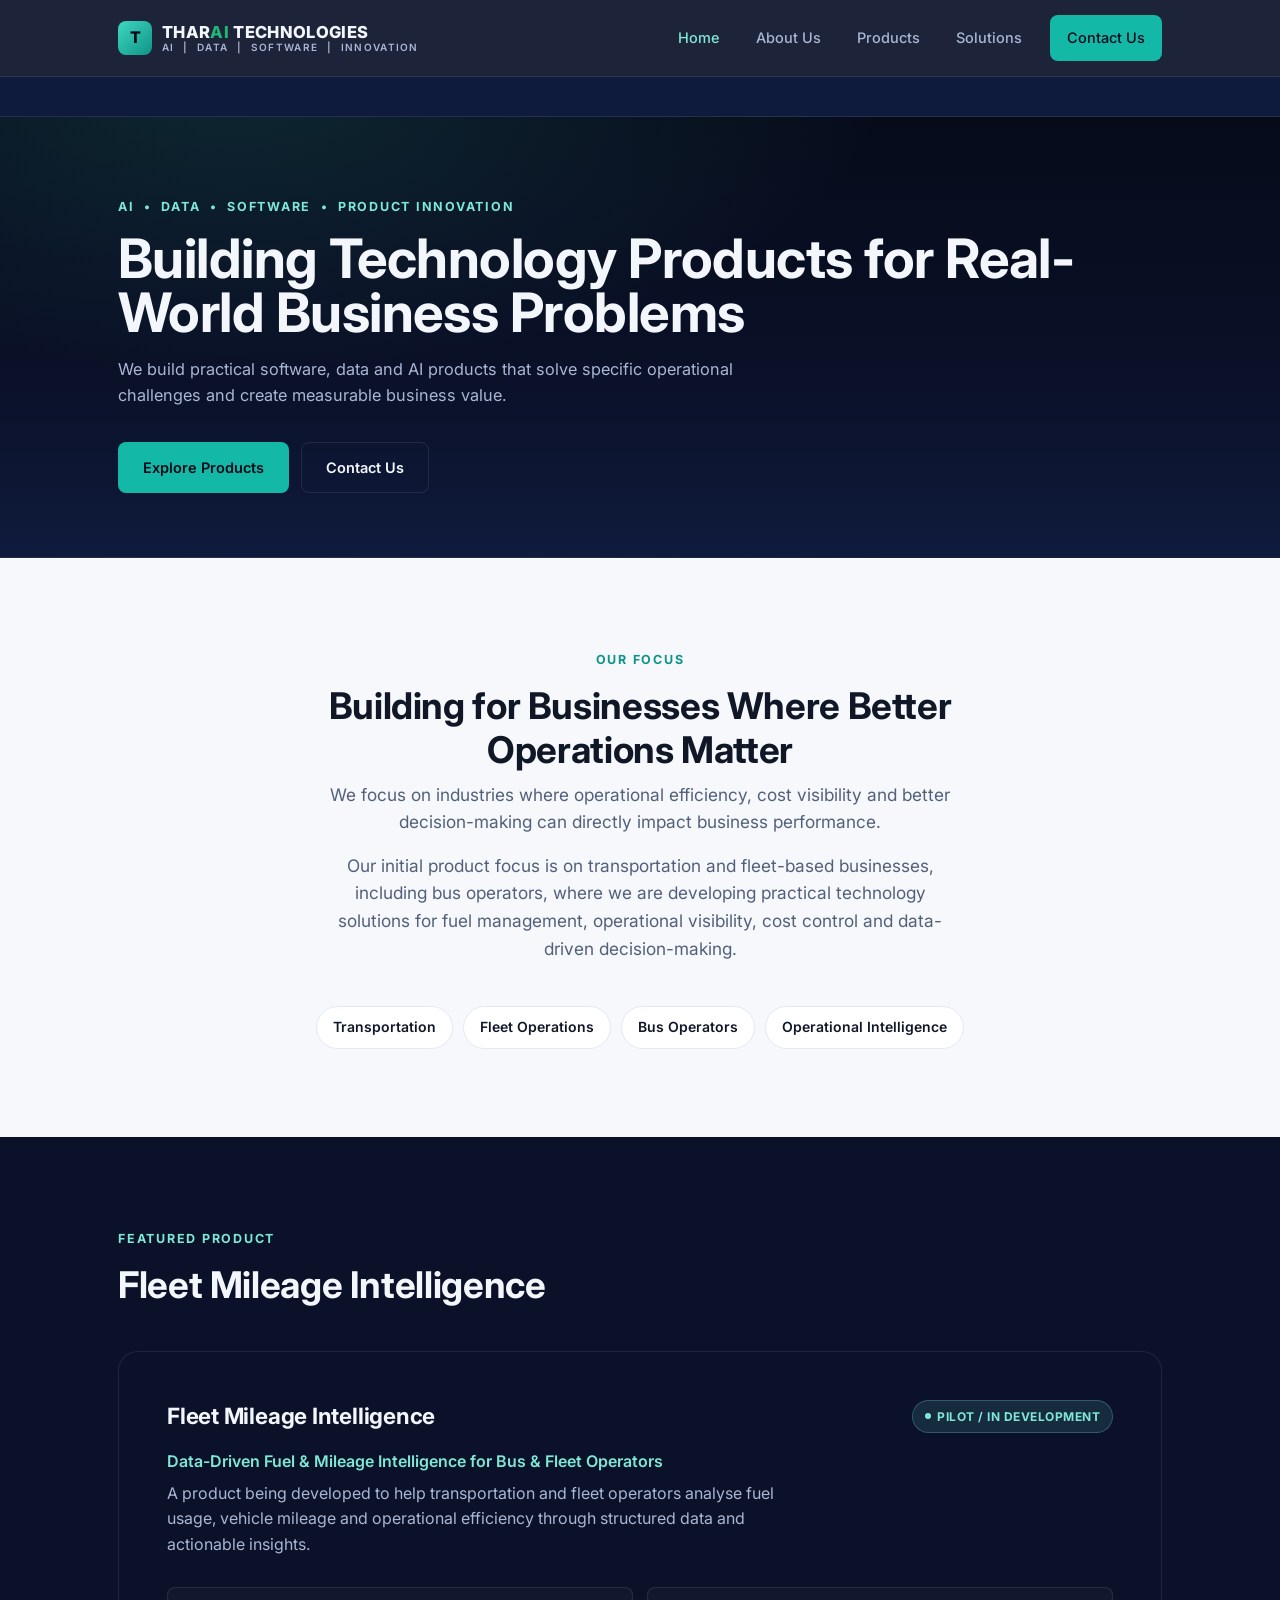
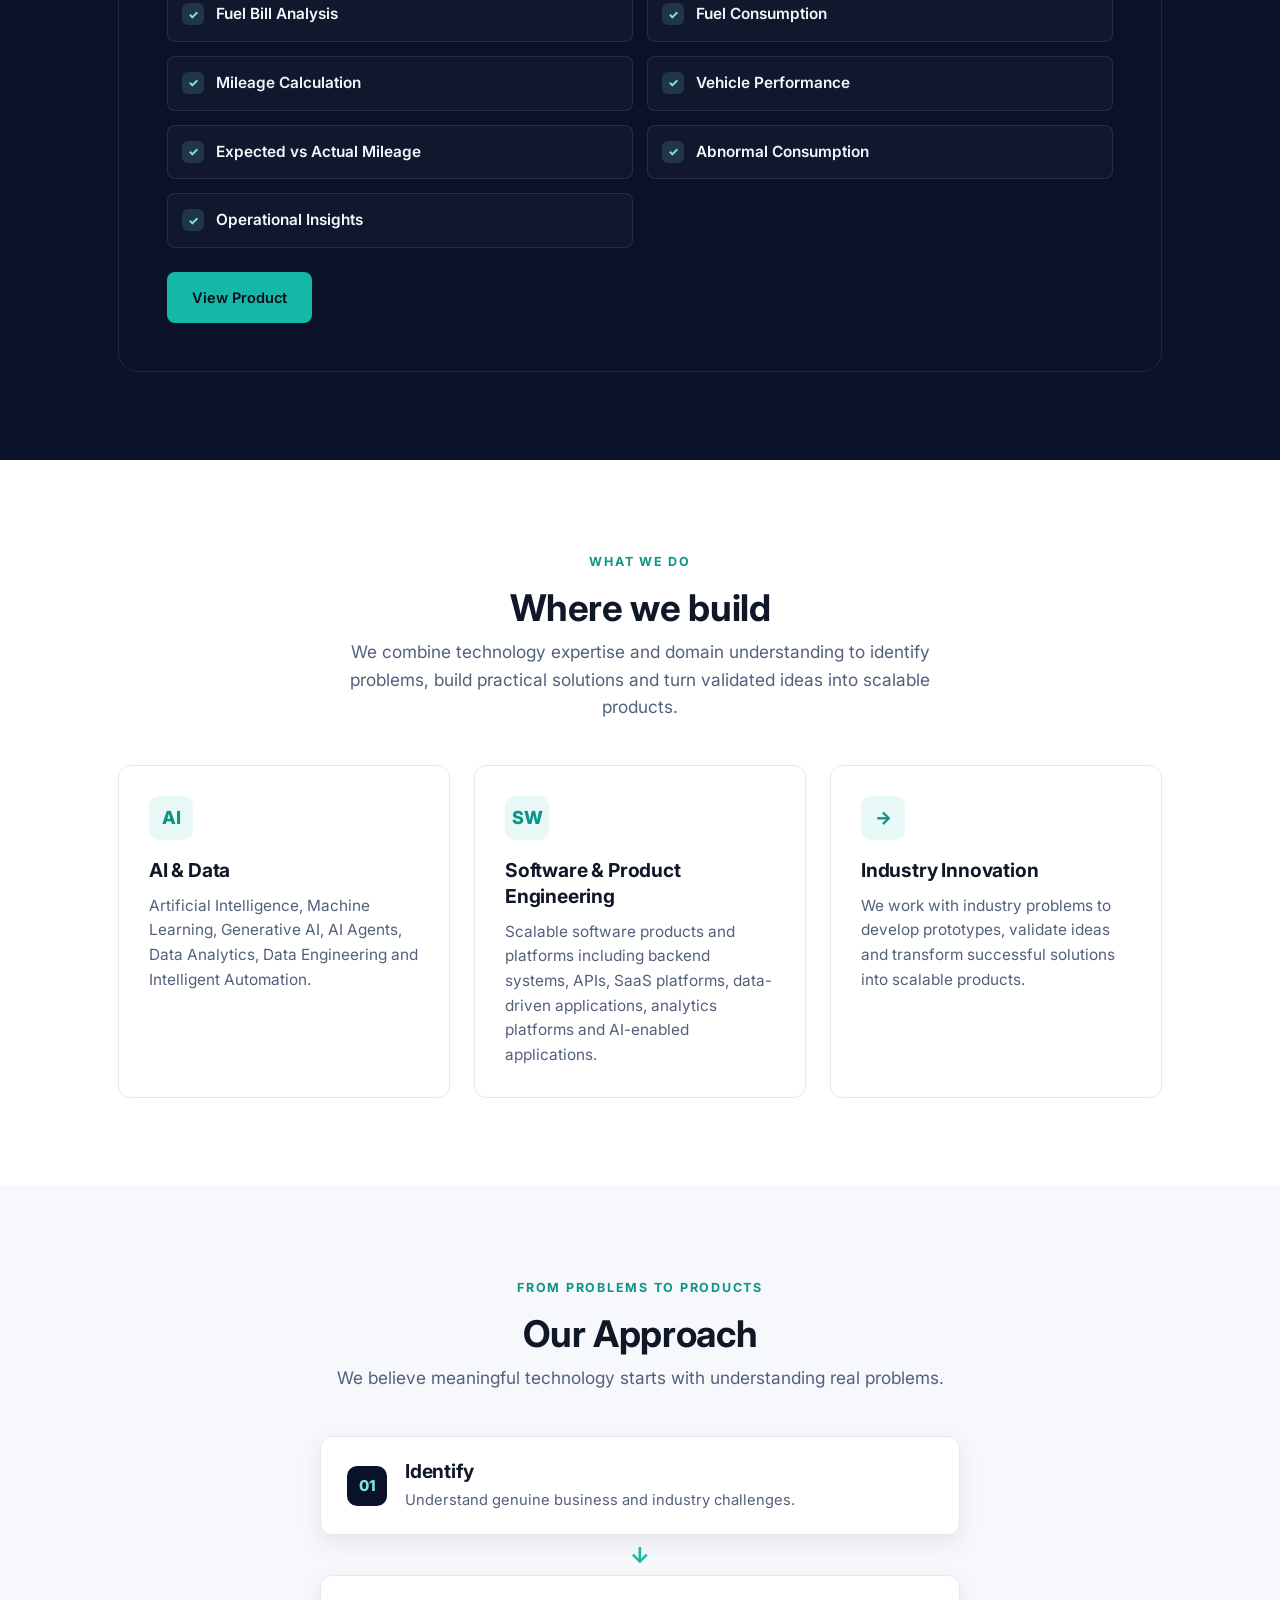
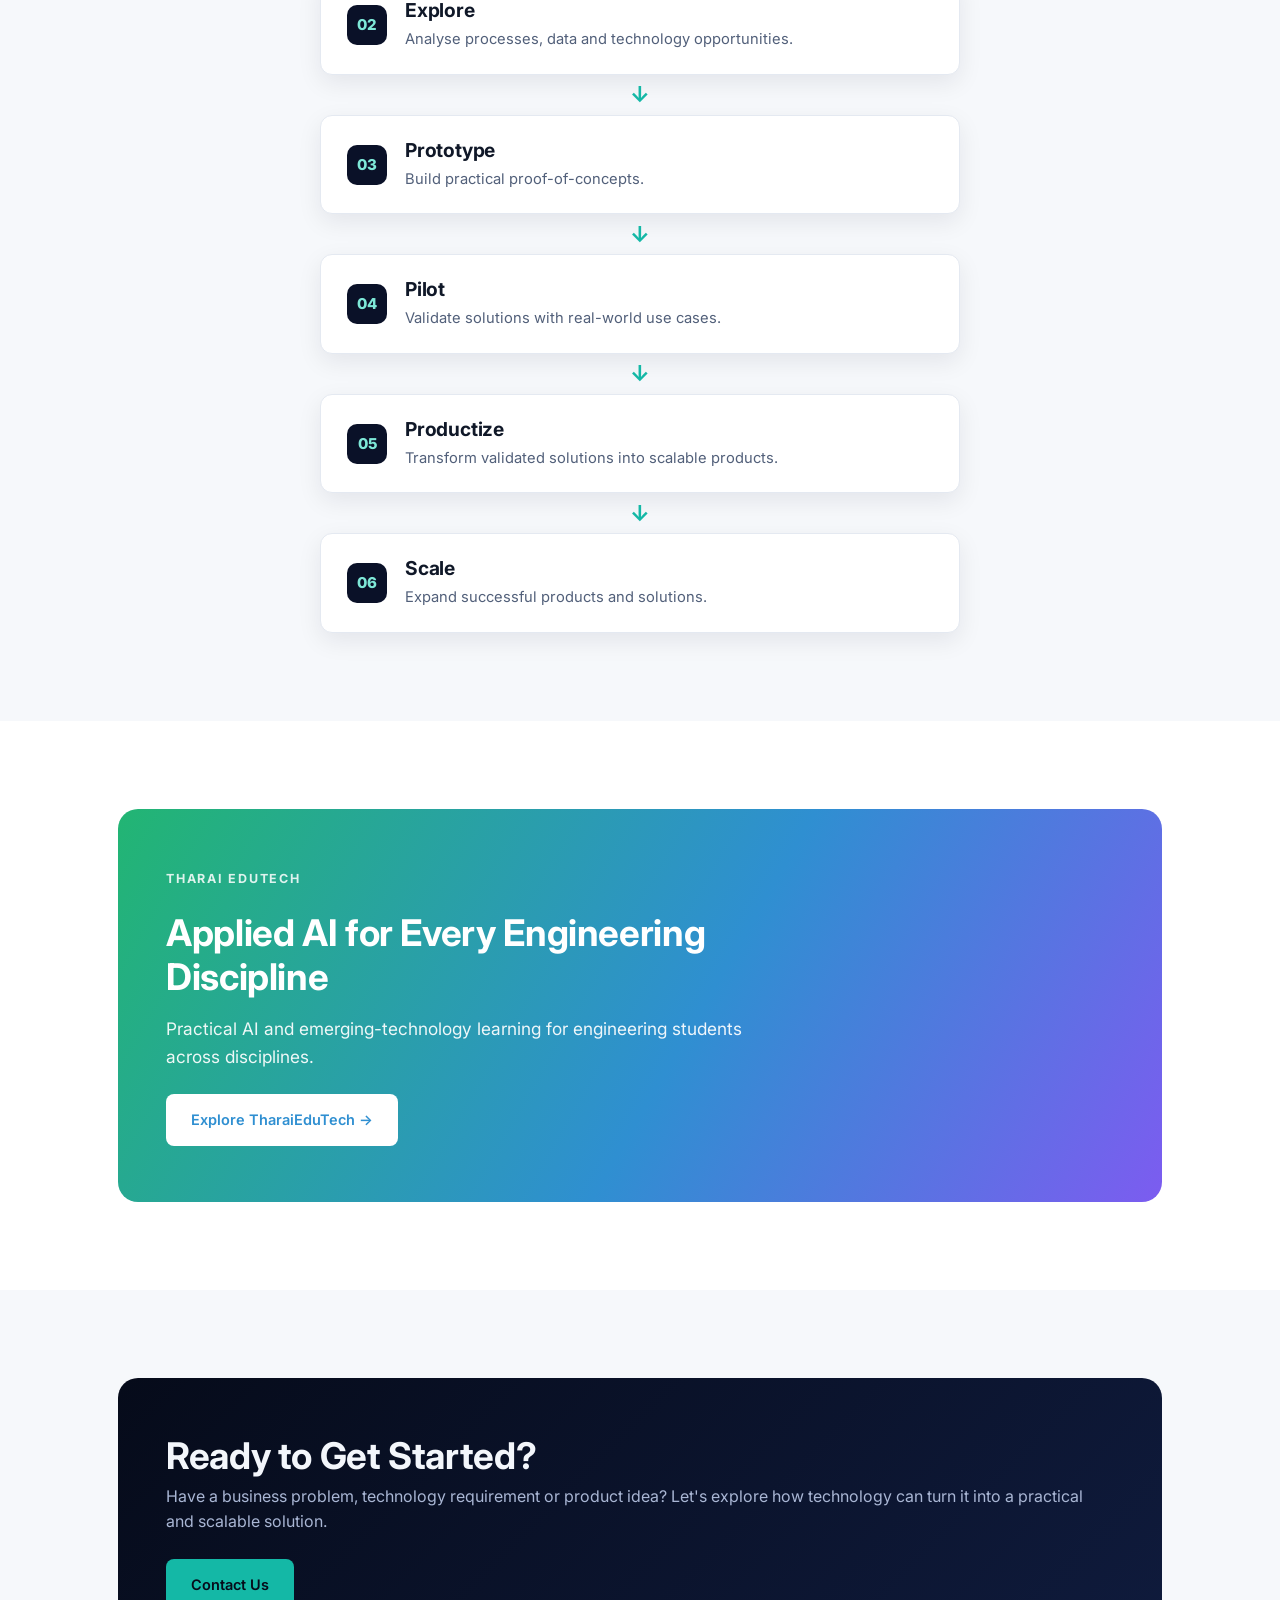
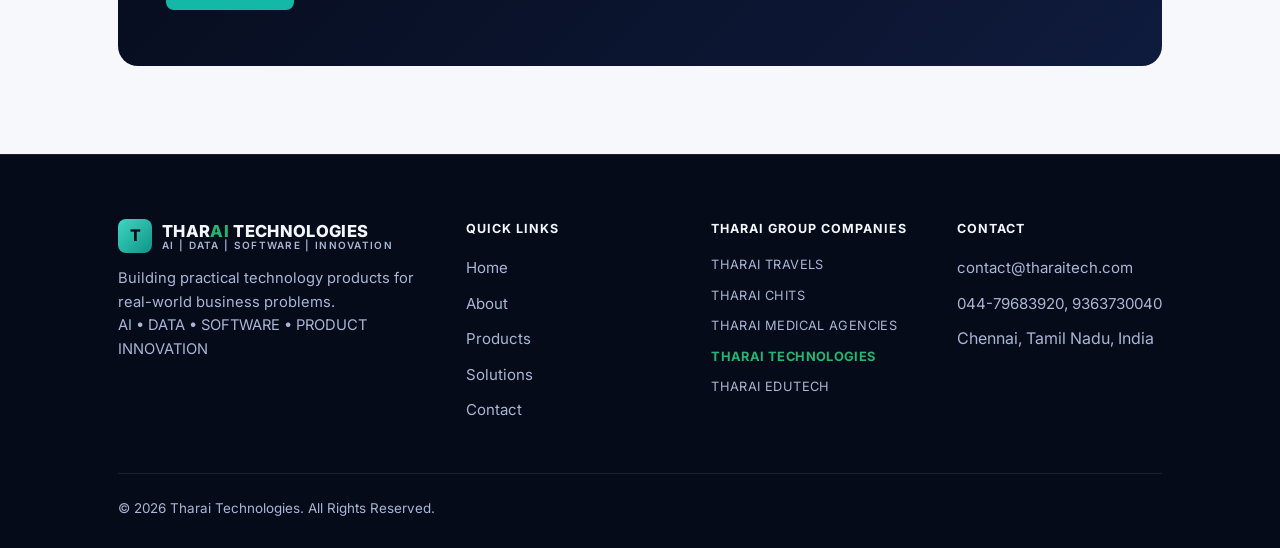
==== commit 3ff81318: "enhancements overall doc" ====
--- a/index.html
+++ b/index.html
@@ -3,8 +3,8 @@
 <head>
 <meta charset="UTF-8" />
 <meta name="viewport" content="width=device-width, initial-scale=1.0" />
-<title>Tharai Technologies | AI, Data &amp; Technology Solutions</title>
-<meta name="description" content="Tharai Technologies is a technology and product company building practical AI, data-driven and software solutions for real-world business and industry challenges." />
+<title>Tharai Technologies | Technology Products for Real-World Business Problems</title>
+<meta name="description" content="Tharai Technologies builds practical software, data and AI products that solve real business and industry problems, starting with transportation and fleet operations." />
 <link rel="icon" type="image/svg+xml" href="assets/favicon.svg" />
 <link rel="preconnect" href="https://fonts.googleapis.com" />
 <link rel="preconnect" href="https://fonts.gstatic.com" crossorigin />
@@ -45,13 +45,12 @@
 
 <main>
 
-  <!-- Hero -->
+  <!-- Frame 1: Hero -->
   <section class="hero">
     <div class="container">
       <span class="eyebrow eyebrow--on-dark">AI &nbsp;•&nbsp; Data &nbsp;•&nbsp; Software &nbsp;•&nbsp; Product Innovation</span>
-      <h1>THAR<span class="ai-accent">AI</span> TECHNOLOGIES</h1>
-      <p class="lede">Building Intelligent Solutions for Real-World Problems</p>
-      <p class="lede-sub">We build practical technology products and AI-driven solutions that address real-world business and industry challenges.</p>
+      <h1>Building Technology Products for Real-World Business Problems</h1>
+      <p class="lede-sub">We build practical software, data and AI products that solve specific operational challenges and create measurable business value.</p>
       <div class="hero-actions">
         <a href="products.html" class="btn btn-primary">Explore Products</a>
         <a href="contact.html" class="btn btn-outline">Contact Us</a>
@@ -59,27 +58,62 @@
     </div>
   </section>
 
-  <!-- About / Introduction -->
+  <!-- Frame 2: Our Focus -->
+  <section class="section-alt">
+    <div class="container">
+      <div class="section-heading center">
+        <span class="eyebrow">Our Focus</span>
+        <h2>Building for Businesses Where Better Operations Matter</h2>
+        <p class="lede mt-8" style="margin-left:auto; margin-right:auto;">We focus on industries where operational efficiency, cost visibility and better decision-making can directly impact business performance.</p>
+        <p class="lede mt-16" style="margin-left:auto; margin-right:auto;">Our initial product focus is on transportation and fleet-based businesses, including bus operators, where we are developing practical technology solutions for fuel management, operational visibility, cost control and data-driven decision-making.</p>
+      </div>
+      <div class="chip-row" style="justify-content:center;">
+        <span class="chip">Transportation</span>
+        <span class="chip">Fleet Operations</span>
+        <span class="chip">Bus Operators</span>
+        <span class="chip">Operational Intelligence</span>
+      </div>
+    </div>
+  </section>
+
+  <!-- Frame 3: Featured Product -->
+  <section class="section-dark">
+    <div class="container">
+      <div class="section-heading">
+        <span class="eyebrow eyebrow--on-dark">Featured Product</span>
+        <h2>Fleet Mileage Intelligence</h2>
+      </div>
+
+      <div class="feature-panel">
+        <div class="feature-head">
+          <h3 style="font-size:1.4rem;">Fleet Mileage Intelligence</h3>
+          <span class="badge badge--on-dark">Pilot / In Development</span>
+        </div>
+        <p style="color:var(--teal-300); font-weight:600; margin-bottom:6px;">Data-Driven Fuel &amp; Mileage Intelligence for Bus &amp; Fleet Operators</p>
+        <p style="color:var(--text-on-dark-muted); max-width:620px;">A product being developed to help transportation and fleet operators analyse fuel usage, vehicle mileage and operational efficiency through structured data and actionable insights.</p>
+
+        <ul class="capability-list">
+          <li><span class="tick">✓</span><span><strong>Fuel Bill Analysis</strong></span></li>
+          <li><span class="tick">✓</span><span><strong>Fuel Consumption</strong></span></li>
+          <li><span class="tick">✓</span><span><strong>Mileage Calculation</strong></span></li>
+          <li><span class="tick">✓</span><span><strong>Vehicle Performance</strong></span></li>
+          <li><span class="tick">✓</span><span><strong>Expected vs Actual Mileage</strong></span></li>
+          <li><span class="tick">✓</span><span><strong>Abnormal Consumption</strong></span></li>
+          <li><span class="tick">✓</span><span><strong>Operational Insights</strong></span></li>
+        </ul>
+
+        <a href="products.html" class="btn btn-primary mt-24">View Product</a>
+      </div>
+    </div>
+  </section>
+
+  <!-- Frame 4: What We Do -->
   <section>
-    <div class="container two-col">
-      <div>
-        <span class="eyebrow">About</span>
-        <h2>Technology Driven by <span style="white-space:nowrap;">Real-World</span> Problems</h2>
-      </div>
-      <div>
-        <p class="lede">Tharai Technologies focuses on identifying genuine business and industry challenges and transforming them into practical technology solutions.</p>
-        <p class="lede mt-16">Our approach combines software engineering, data, artificial intelligence and domain understanding to build solutions that improve efficiency, provide actionable insights and enable better decision-making.</p>
-        <a href="about.html" class="text-link mt-16" style="display:inline-block;">Learn more about us →</a>
-      </div>
-    </div>
-  </section>
-
-  <!-- What We Do -->
-  <section class="section-alt">
     <div class="container">
       <div class="section-heading center">
         <span class="eyebrow">What We Do</span>
         <h2>Where we build</h2>
+        <p class="lede mt-8" style="margin-left:auto; margin-right:auto;">We combine technology expertise and domain understanding to identify problems, build practical solutions and turn validated ideas into scalable products.</p>
       </div>
       <div class="grid grid-3">
         <div class="card">
@@ -88,22 +122,21 @@
           <p>Artificial Intelligence, Machine Learning, Generative AI, AI Agents, Data Analytics, Data Engineering and Intelligent Automation.</p>
         </div>
         <div class="card">
-          <div class="card-icon">&lt;/&gt;</div>
+          <div class="card-icon">SW</div>
           <h3>Software &amp; Product Engineering</h3>
-          <p>Scalable software products and platforms — business process automation, data-driven applications, SaaS platforms, backend and API development, analytics platforms and AI-enabled applications.</p>
+          <p>Scalable software products and platforms including backend systems, APIs, SaaS platforms, data-driven applications, analytics platforms and AI-enabled applications.</p>
         </div>
         <div class="card">
           <div class="card-icon">→</div>
           <h3>Industry Innovation</h3>
           <p>We work with industry problems to develop prototypes, validate ideas and transform successful solutions into scalable products.</p>
-          <p class="mt-16" style="font-weight:700; color:var(--text-dark); font-size:0.88rem;">Problem → Prototype → Pilot → Product → Scale</p>
-        </div>
-      </div>
-    </div>
-  </section>
-
-  <!-- Innovation Section -->
-  <section>
+        </div>
+      </div>
+    </div>
+  </section>
+
+  <!-- Frame 5: From Problems to Products -->
+  <section class="section-alt">
     <div class="container">
       <div class="section-heading center">
         <span class="eyebrow">From Problems to Products</span>
@@ -150,25 +183,25 @@
     </div>
   </section>
 
-  <!-- TharaiEduTech (home page only) -->
-  <section class="section-alt">
+  <!-- Frame 6: TharaiEduTech (home page only, secondary) -->
+  <section>
     <div class="container">
       <div class="edutech-panel">
-        <span class="eyebrow">TharaiEduTech</span>
-        <h2 class="mt-8">AI for Every Engineer</h2>
+        <span class="eyebrow">Tharai EduTech</span>
+        <h2 class="mt-8">Applied AI for Every Engineering Discipline</h2>
         <p class="lede mt-16">Practical AI and emerging-technology learning for engineering students across disciplines.</p>
         <a href="https://www.tharaiedutech.com" target="_blank" rel="noopener" class="btn btn-primary mt-24">Explore TharaiEduTech →</a>
       </div>
     </div>
   </section>
 
-  <!-- Closing CTA -->
-  <section>
+  <!-- Frame 7: Final CTA -->
+  <section class="section-alt">
     <div class="container">
       <div class="cta-strip">
         <div>
           <h2>Ready to Get Started?</h2>
-          <p>Have a business problem, technology requirement or product idea? Let's connect.</p>
+          <p>Have a business problem, technology requirement or product idea? Let's explore how technology can turn it into a practical and scalable solution.</p>
         </div>
         <a href="contact.html" class="btn btn-primary">Contact Us</a>
       </div>
@@ -188,15 +221,15 @@
             <span>AI | DATA | SOFTWARE | INNOVATION</span>
           </span>
         </a>
-        <p>Building Intelligent Solutions for Real-World Problems.<br>AI • Data • Software • Product Innovation</p>
+        <p>Building practical technology products for real-world business problems.<br>AI • DATA • SOFTWARE • PRODUCT INNOVATION</p>
       </div>
       <div class="footer-col">
         <h4>Quick Links</h4>
         <ul>
           <li><a href="index.html">Home</a></li>
+          <li><a href="about.html">About</a></li>
           <li><a href="products.html">Products</a></li>
           <li><a href="solutions.html">Solutions</a></li>
-          <li><a href="about.html">About</a></li>
           <li><a href="contact.html">Contact</a></li>
         </ul>
       </div>
--- a/css/style.css
+++ b/css/style.css
@@ -688,7 +688,8 @@
 
 .capability-group h3 { margin-bottom: 16px; }
 
-.capability-group ul li {
+.capability-group ul li,
+.bullet-grid li {
   position: relative;
   padding-left: 20px;
   margin-bottom: 10px;
@@ -696,7 +697,8 @@
   color: var(--text-muted);
 }
 
-.capability-group ul li::before {
+.capability-group ul li::before,
+.bullet-grid li::before {
   content: "";
   position: absolute;
   left: 0;
@@ -707,6 +709,19 @@
   background: var(--teal-500);
 }
 
+.bullet-grid {
+  display: grid;
+  grid-template-columns: repeat(2, 1fr);
+  gap: 8px 32px;
+  max-width: 760px;
+  margin: 24px auto 0;
+  text-align: left;
+}
+
+@media (max-width: 640px) {
+  .bullet-grid { grid-template-columns: 1fr; }
+}
+
 /* ---------- Contact category cards ---------- */
 
 .category-card {
@@ -728,6 +743,10 @@
   background: linear-gradient(135deg, var(--navy-950), var(--navy-700));
   color: var(--text-on-dark);
   border: 1px solid var(--border-dark);
+}
+
+.banner .lede {
+  color: var(--text-on-dark-muted);
 }
 
 .banner p.small {
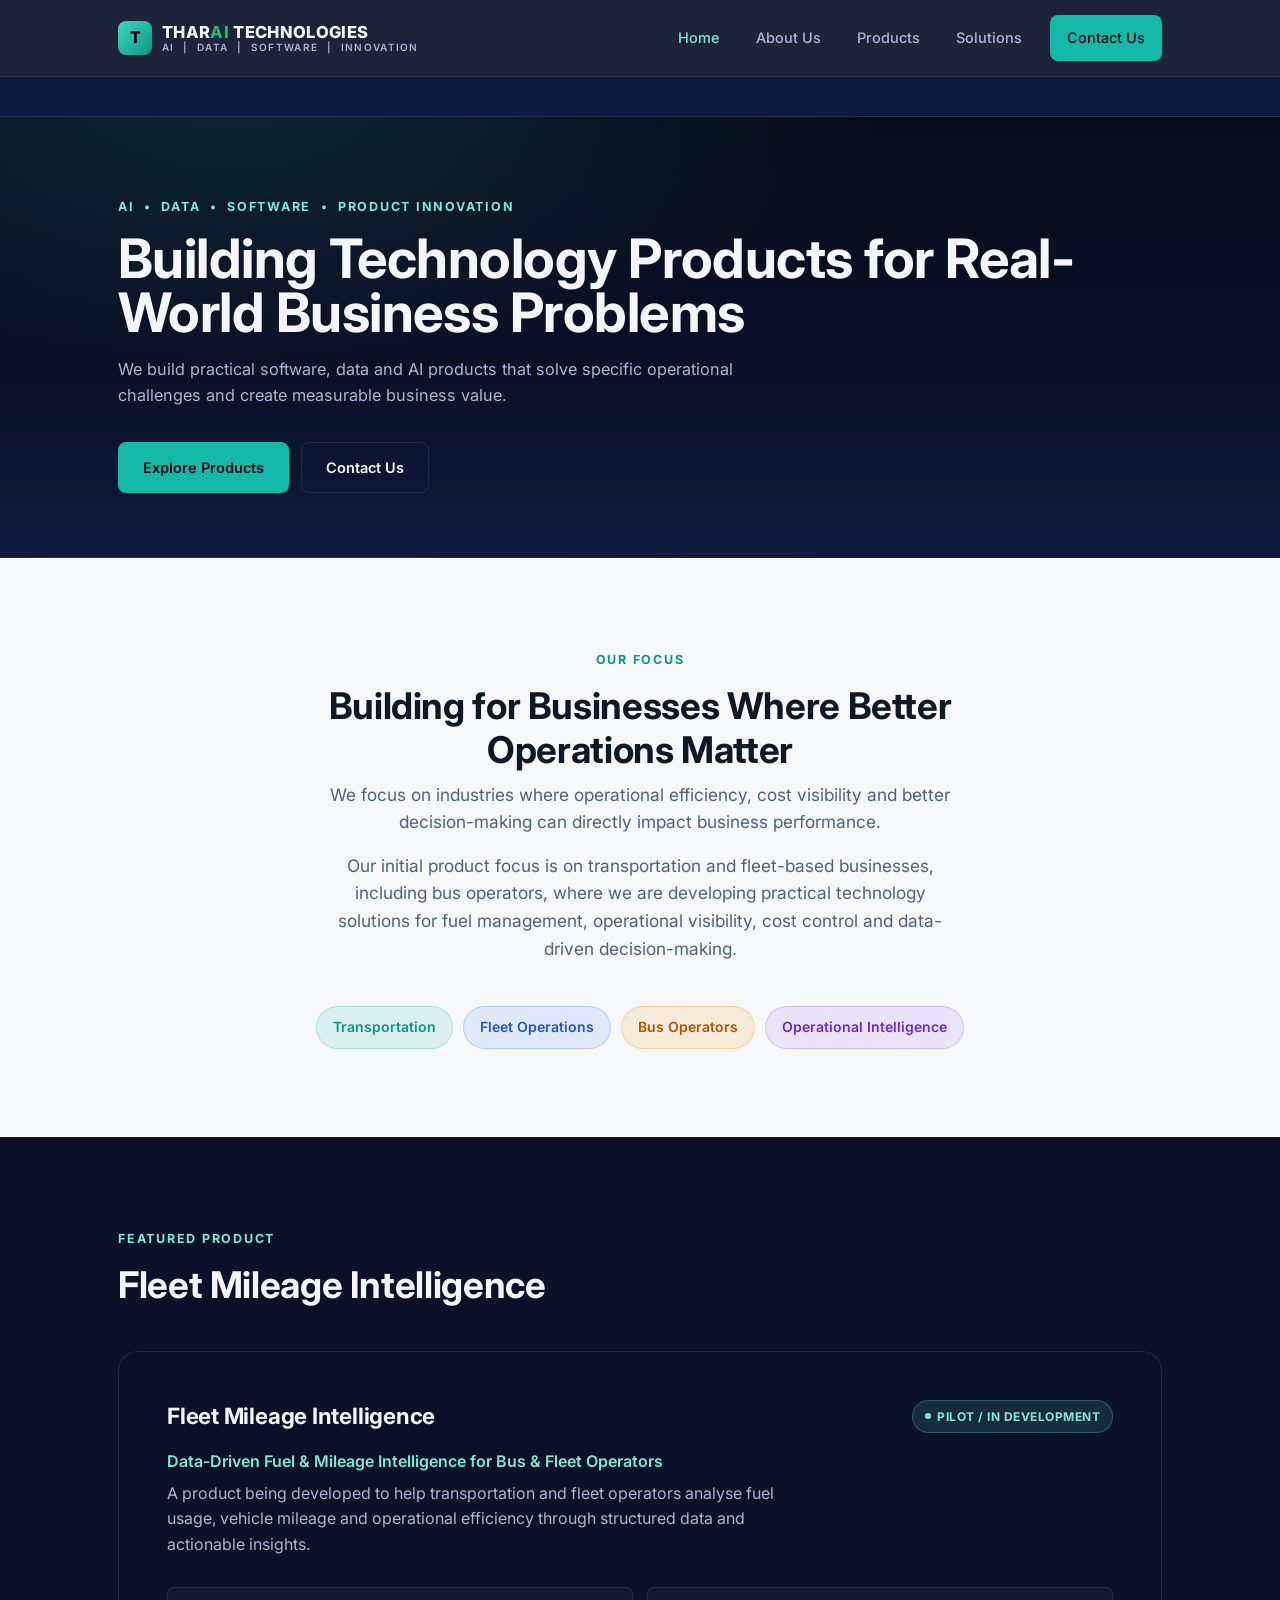
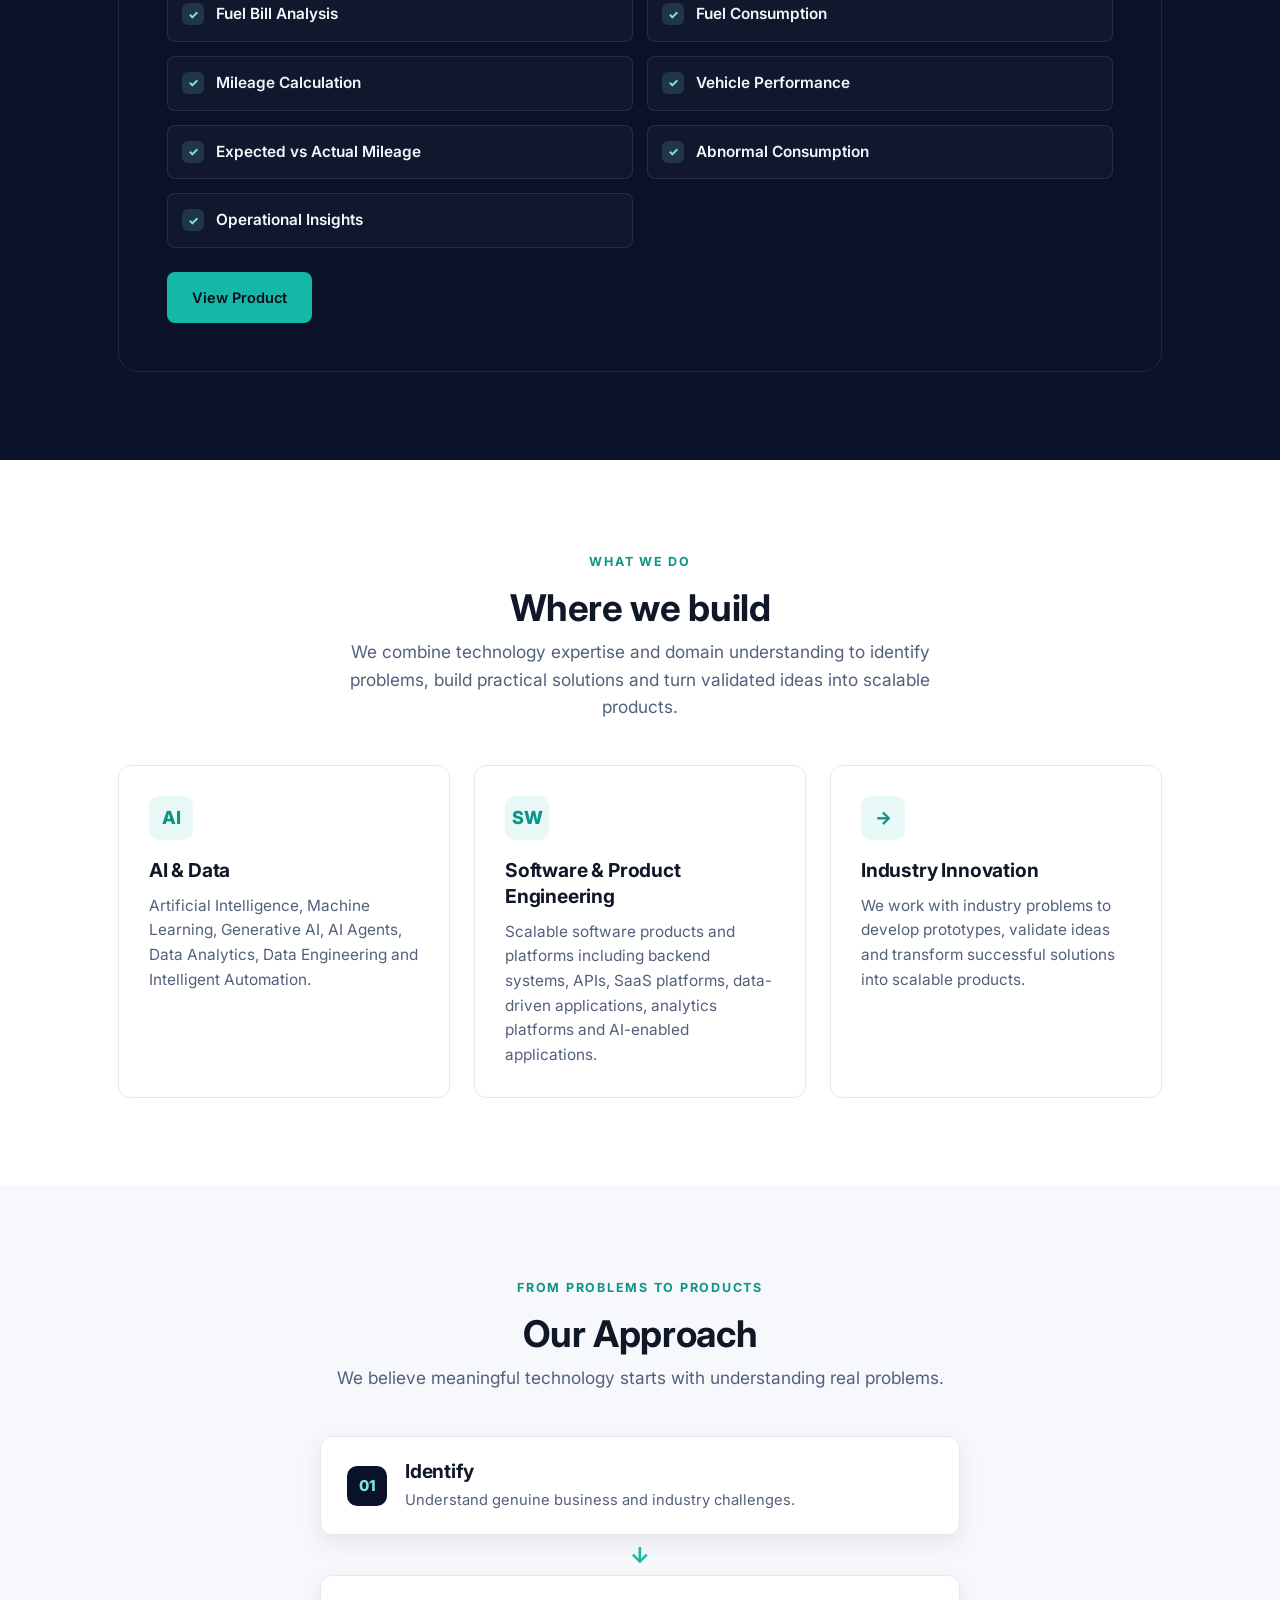
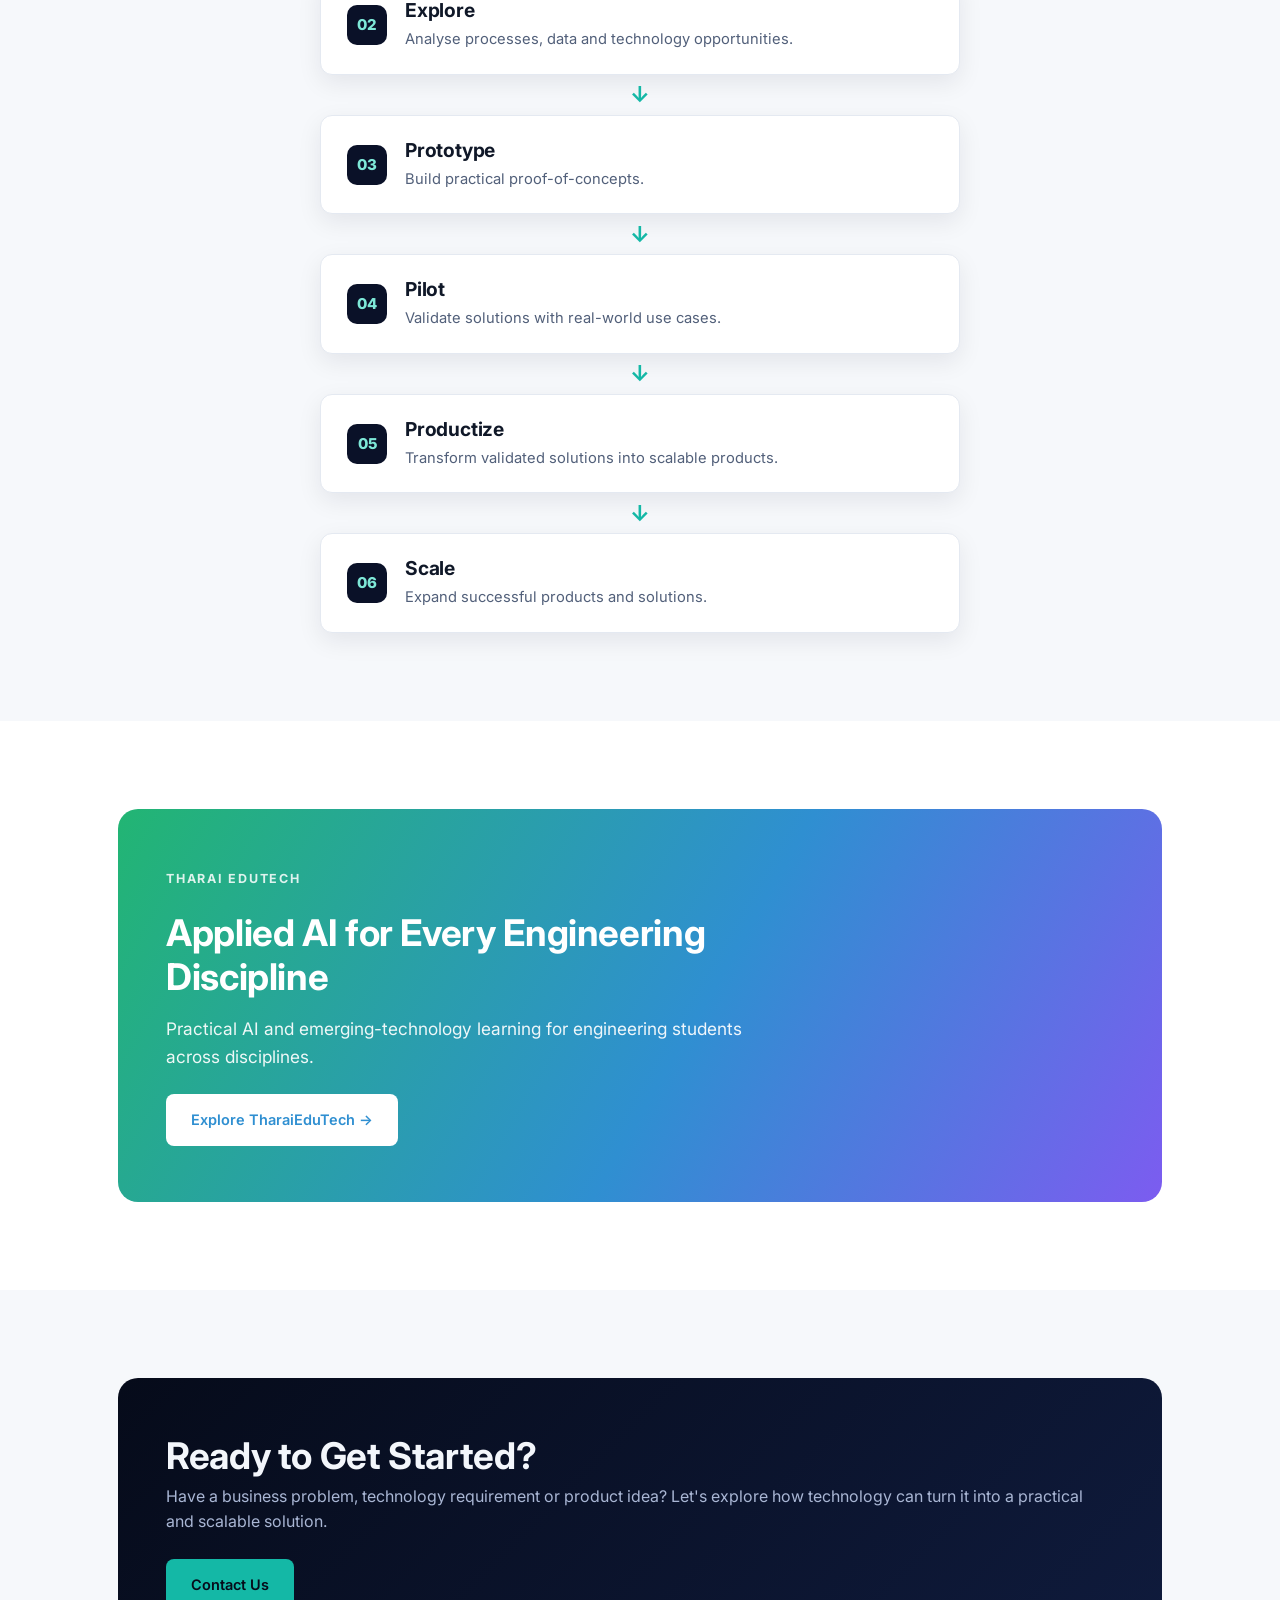
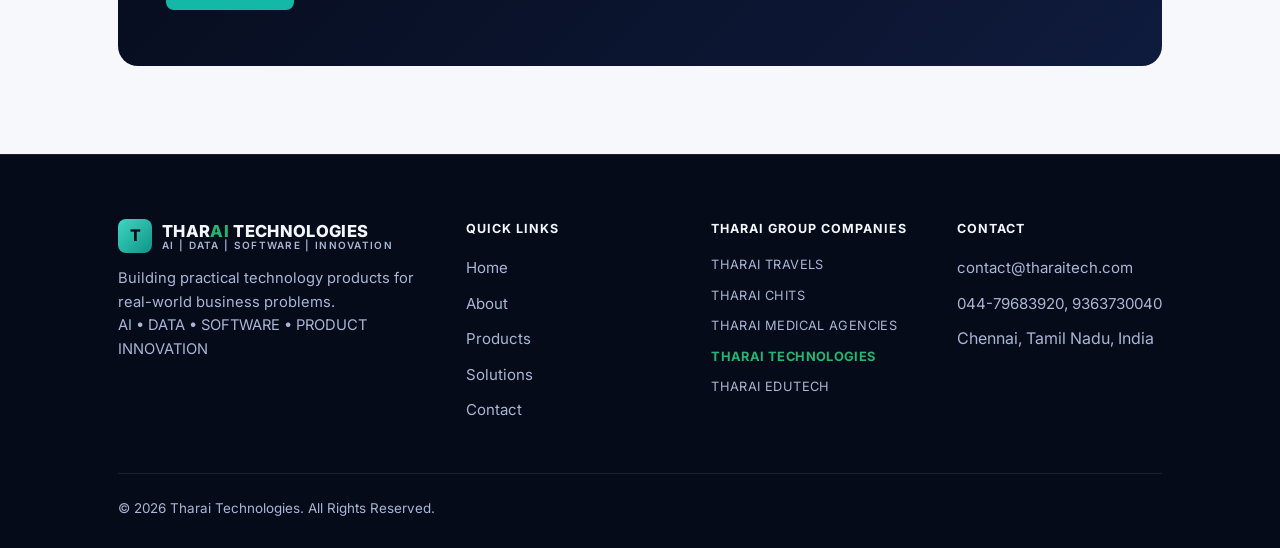
==== commit 481f019e: "Update TharaiEduTech links to onrender.com and colorize Our Focus chips" ====
--- a/index.html
+++ b/index.html
@@ -35,7 +35,7 @@
 
 <div class="announcement-bar">
   <div class="announcement-track">
-    <a class="announcement-item" href="https://www.tharaiedutech.com" target="_blank" rel="noopener">
+    <a class="announcement-item" href="https://tharai-edutech.onrender.com/" target="_blank" rel="noopener">
       <span class="tag">NEW</span>
       <span>TharaiEduTech | Applied AI Programs for Every Engineering Discipline</span>
       <span class="arrow">→ Explore</span>
@@ -190,7 +190,7 @@
         <span class="eyebrow">Tharai EduTech</span>
         <h2 class="mt-8">Applied AI for Every Engineering Discipline</h2>
         <p class="lede mt-16">Practical AI and emerging-technology learning for engineering students across disciplines.</p>
-        <a href="https://www.tharaiedutech.com" target="_blank" rel="noopener" class="btn btn-primary mt-24">Explore TharaiEduTech →</a>
+        <a href="https://tharai-edutech.onrender.com/" target="_blank" rel="noopener" class="btn btn-primary mt-24">Explore TharaiEduTech →</a>
       </div>
     </div>
   </section>
@@ -240,7 +240,7 @@
           <li>THARAI CHITS</li>
           <li>THARAI MEDICAL AGENCIES</li>
           <li class="current-company">THARAI TECHNOLOGIES</li>
-          <li><a href="https://www.tharaiedutech.com" target="_blank" rel="noopener">THARAI EDUTECH</a></li>
+          <li><a href="https://tharai-edutech.onrender.com/" target="_blank" rel="noopener">THARAI EDUTECH</a></li>
         </ul>
       </div>
       <div class="footer-col">
--- a/css/style.css
+++ b/css/style.css
@@ -531,6 +531,11 @@
   background: var(--bg-white);
 }
 
+.chip-row .chip:nth-child(4n+1) { background: rgba(20, 184, 166, 0.12); border-color: rgba(20, 184, 166, 0.28); color: var(--teal-600); }
+.chip-row .chip:nth-child(4n+2) { background: rgba(59, 130, 246, 0.12); border-color: rgba(59, 130, 246, 0.28); color: #2054c9; }
+.chip-row .chip:nth-child(4n+3) { background: rgba(245, 158, 11, 0.14); border-color: rgba(245, 158, 11, 0.32); color: #b45309; }
+.chip-row .chip:nth-child(4n+4) { background: rgba(139, 92, 246, 0.12); border-color: rgba(139, 92, 246, 0.28); color: #6d28d9; }
+
 .chip--on-dark {
   border-color: var(--border-dark);
   color: var(--text-on-dark);
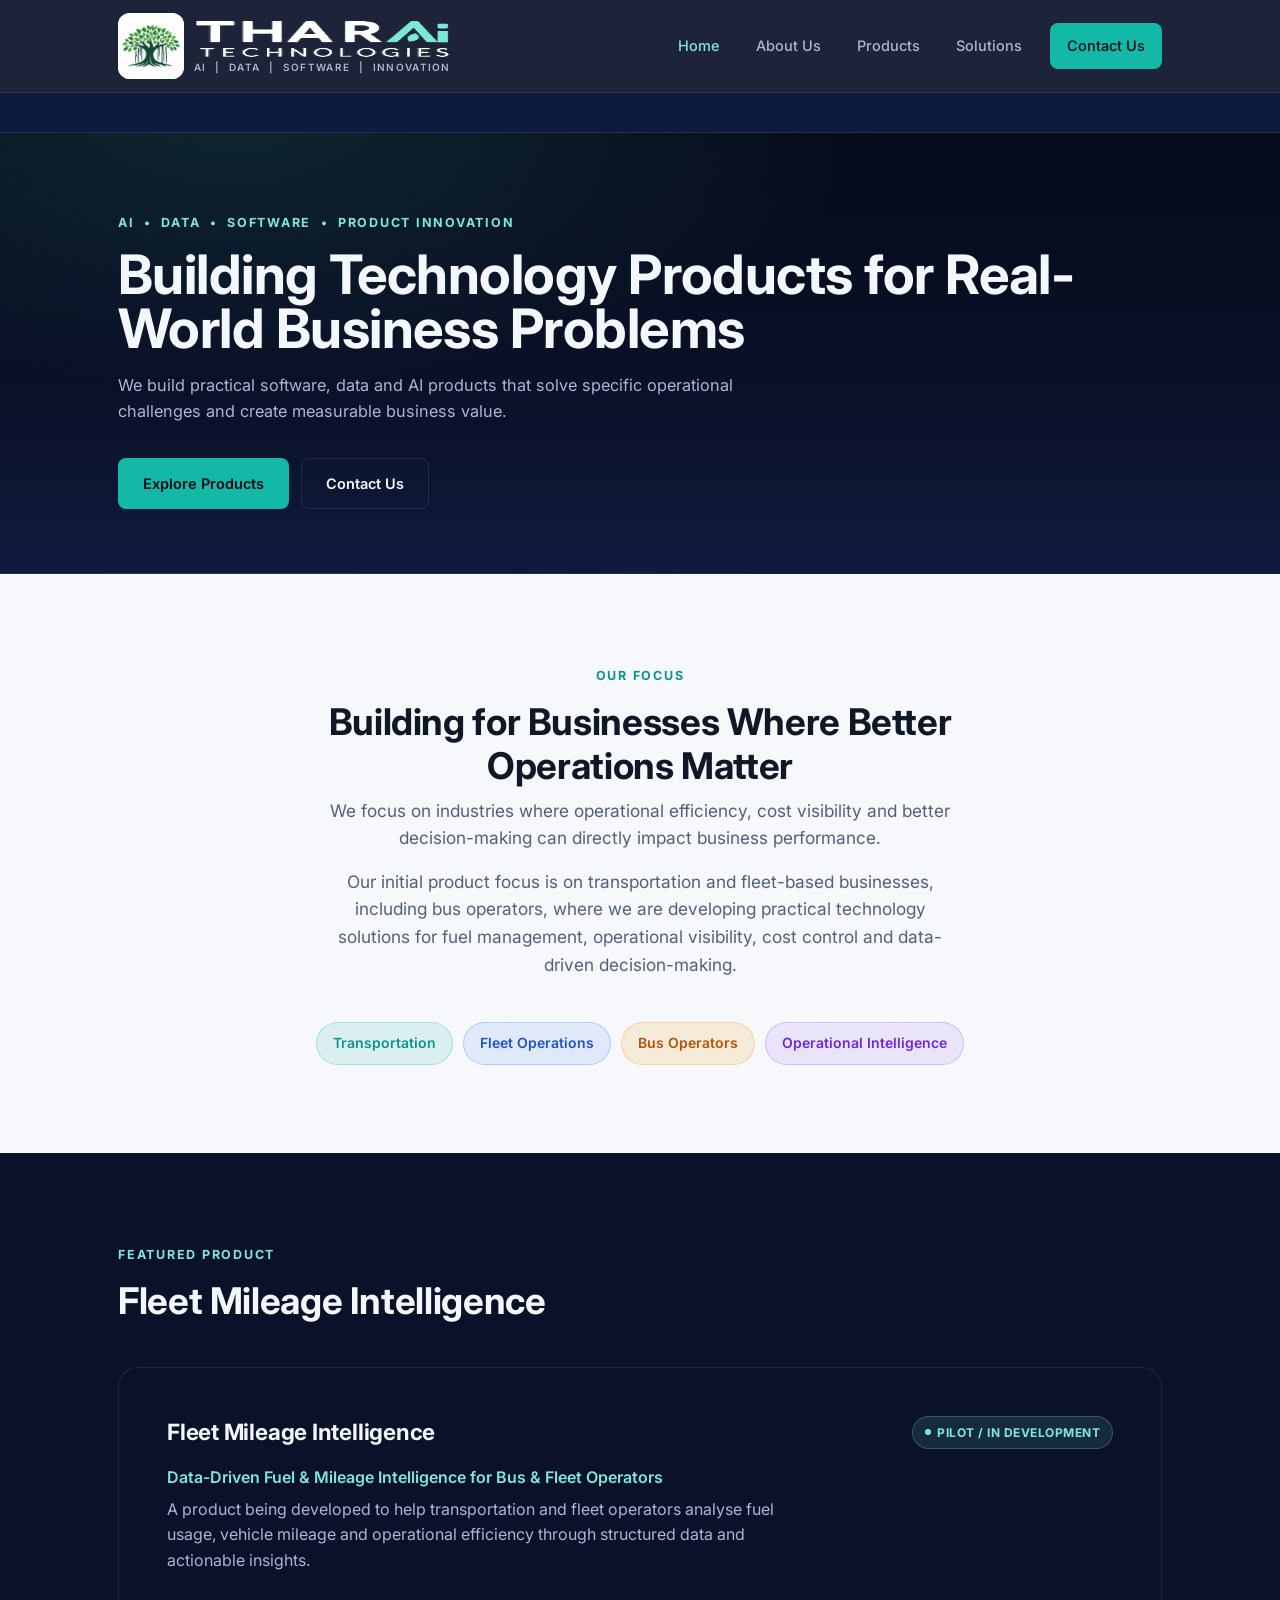
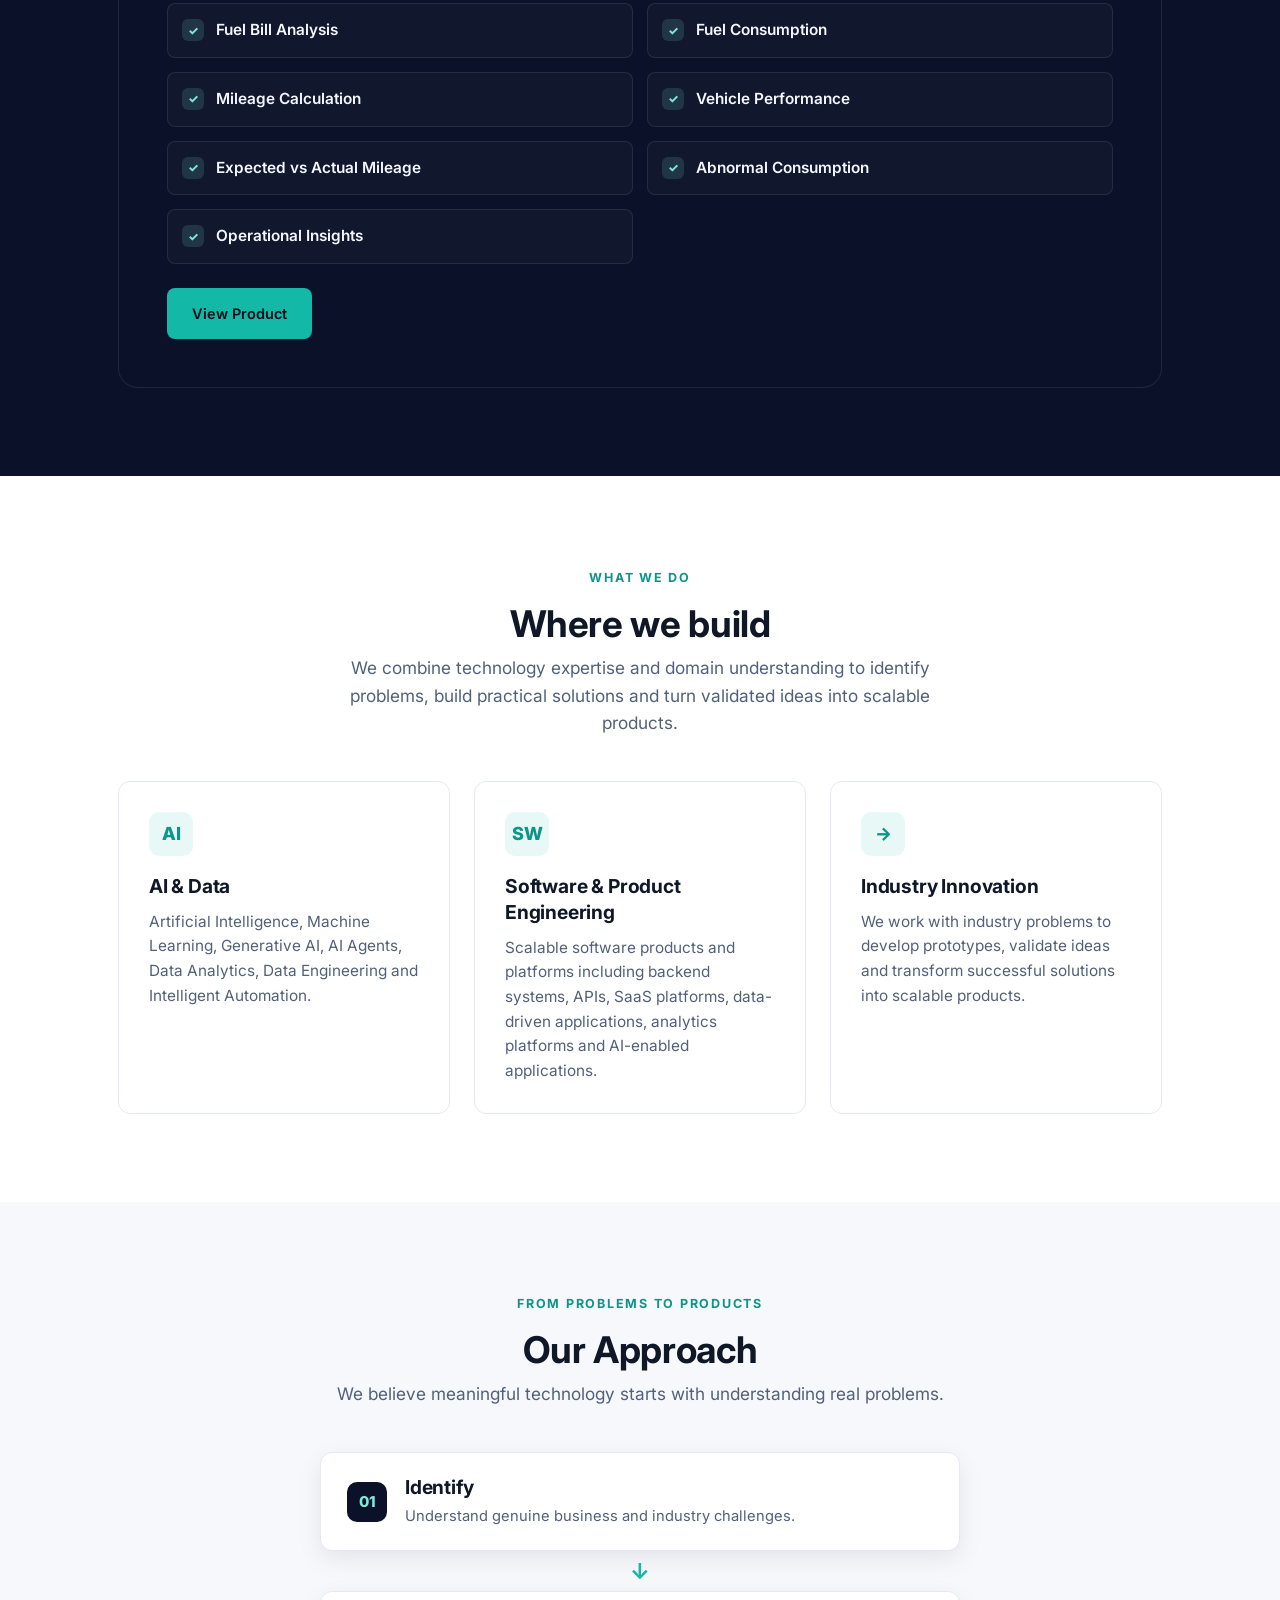
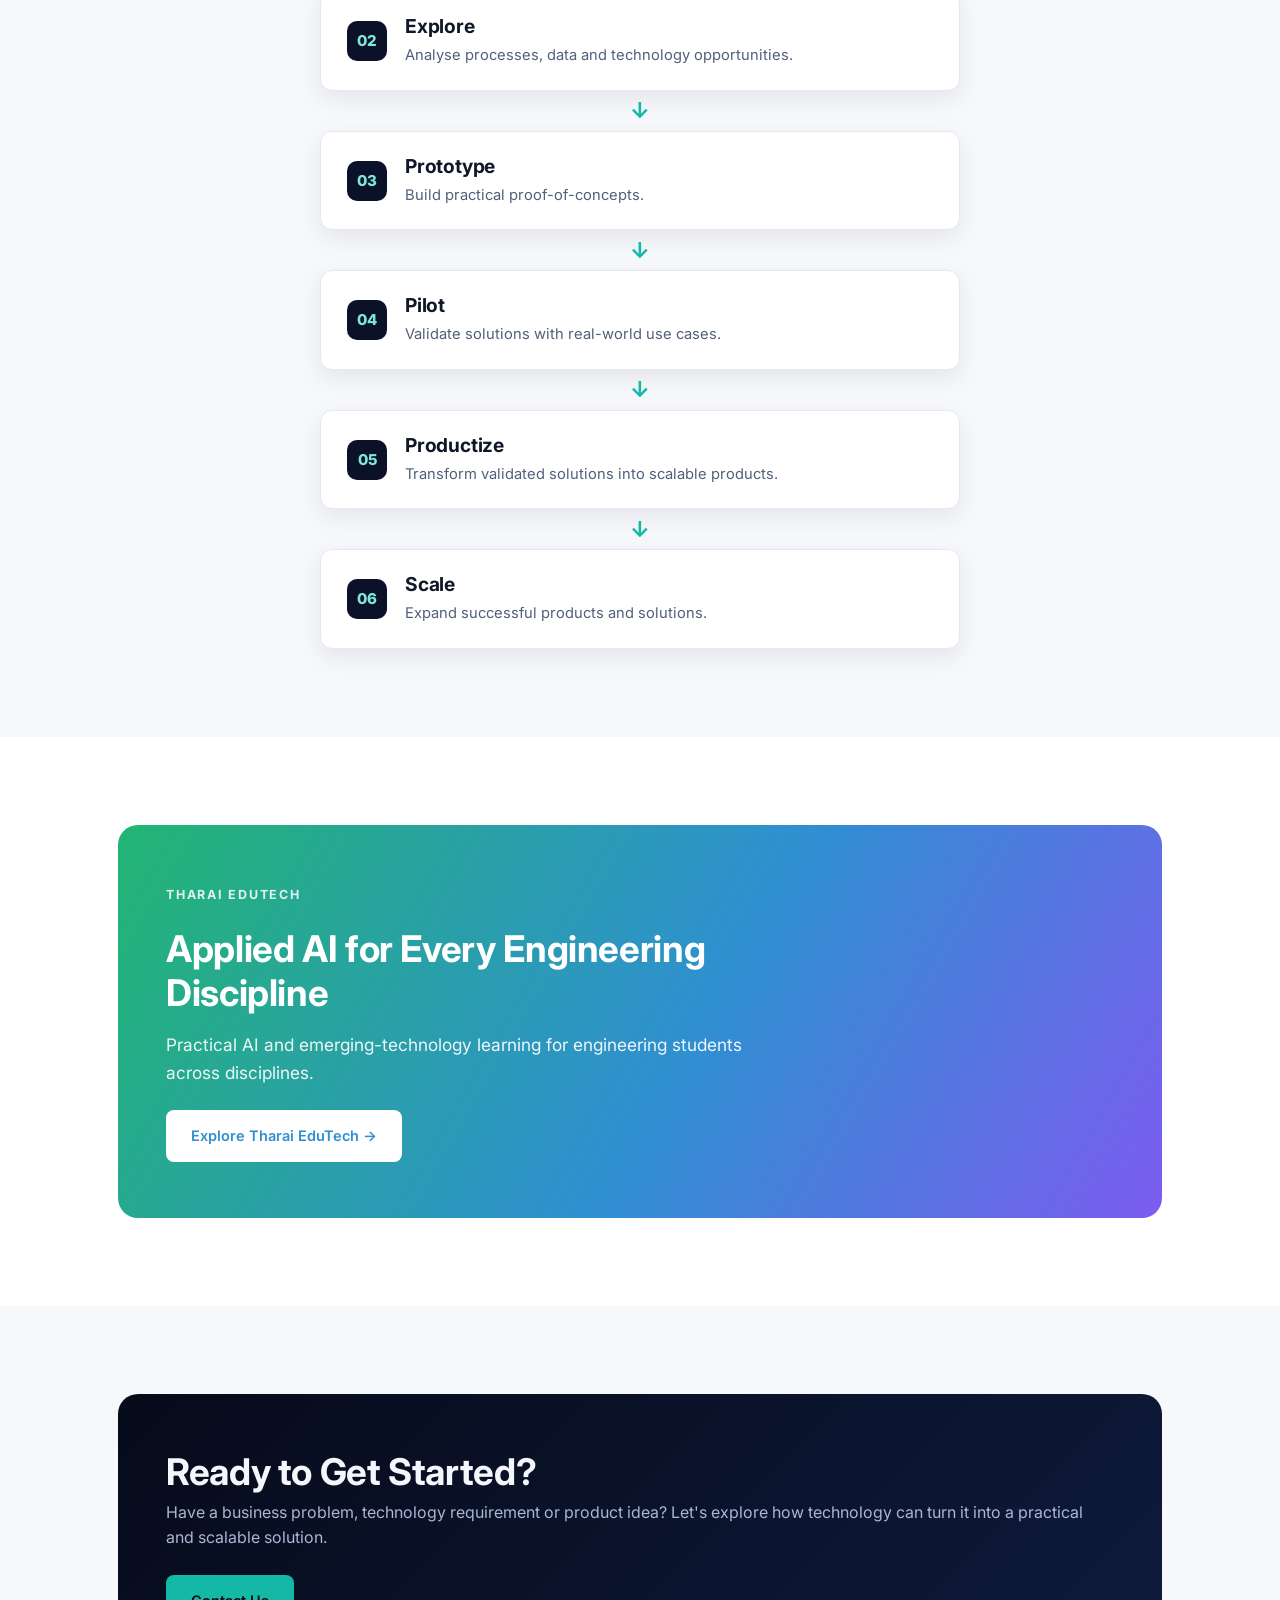
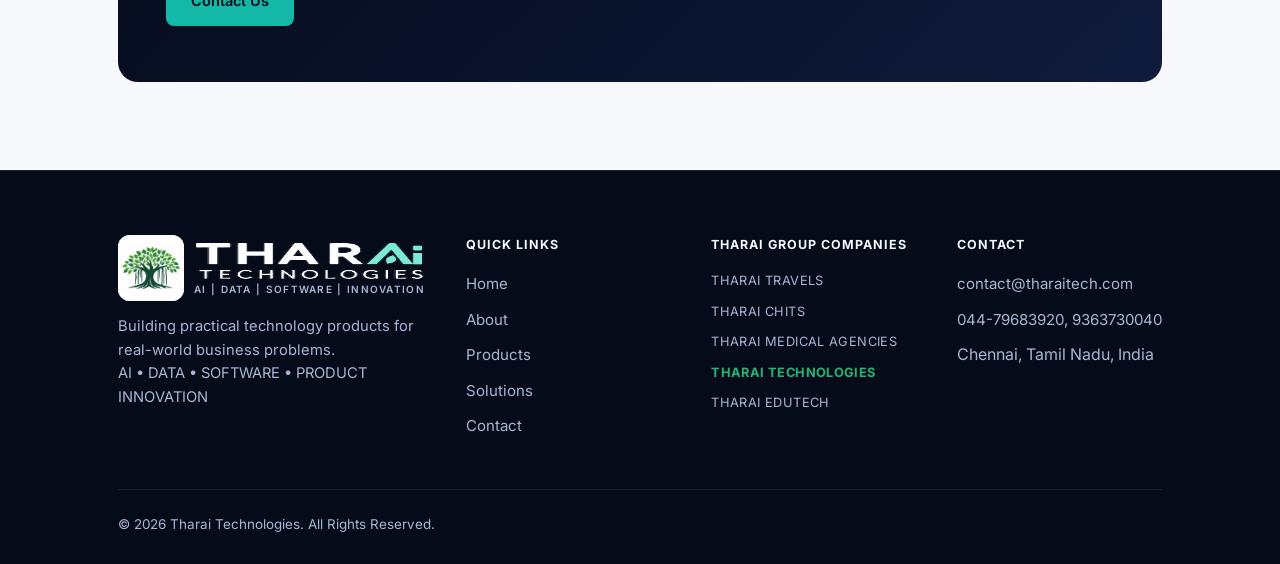
==== commit d54a8ebc: "Fix missing space in Tharai EduTech references" ====
--- a/index.html
+++ b/index.html
@@ -16,9 +16,9 @@
 <header class="site-header">
   <div class="container nav">
     <a href="index.html" class="brand">
-      <span class="brand-mark">T</span>
+      <img class="brand-mark" src="assets/tharai-tech-logo-mark-white.png" alt="" />
       <span class="brand-text">
-        <strong>THAR<span class="ai-accent">AI</span> TECHNOLOGIES</strong>
+        <img class="brand-wordmark" src="assets/tharai-wordmark.png?v=4" alt="Tharai Technologies" />
         <span>AI &nbsp;|&nbsp; DATA &nbsp;|&nbsp; SOFTWARE &nbsp;|&nbsp; INNOVATION</span>
       </span>
     </a>
@@ -37,7 +37,7 @@
   <div class="announcement-track">
     <a class="announcement-item" href="https://tharai-edutech.onrender.com/" target="_blank" rel="noopener">
       <span class="tag">NEW</span>
-      <span>TharaiEduTech | Applied AI Programs for Every Engineering Discipline</span>
+      <span>Tharai EduTech | Applied AI Programs for Every Engineering Discipline</span>
       <span class="arrow">→ Explore</span>
     </a>
   </div>
@@ -190,7 +190,7 @@
         <span class="eyebrow">Tharai EduTech</span>
         <h2 class="mt-8">Applied AI for Every Engineering Discipline</h2>
         <p class="lede mt-16">Practical AI and emerging-technology learning for engineering students across disciplines.</p>
-        <a href="https://tharai-edutech.onrender.com/" target="_blank" rel="noopener" class="btn btn-primary mt-24">Explore TharaiEduTech →</a>
+        <a href="https://tharai-edutech.onrender.com/" target="_blank" rel="noopener" class="btn btn-primary mt-24">Explore Tharai EduTech →</a>
       </div>
     </div>
   </section>
@@ -215,9 +215,9 @@
     <div class="footer-grid">
       <div class="footer-brand">
         <a href="index.html" class="brand">
-          <span class="brand-mark">T</span>
+          <img class="brand-mark" src="assets/tharai-tech-logo-mark-white.png" alt="" />
           <span class="brand-text">
-            <strong>THAR<span class="ai-accent">AI</span> TECHNOLOGIES</strong>
+            <img class="brand-wordmark" src="assets/tharai-wordmark.png?v=4" alt="Tharai Technologies" />
             <span>AI | DATA | SOFTWARE | INNOVATION</span>
           </span>
         </a>
--- a/css/style.css
+++ b/css/style.css
@@ -212,7 +212,7 @@
   display: flex;
   align-items: center;
   justify-content: space-between;
-  height: 76px;
+  height: 92px;
 }
 
 .brand {
@@ -223,16 +223,11 @@
 }
 
 .brand-mark {
-  width: 34px;
-  height: 34px;
-  border-radius: 8px;
-  background: linear-gradient(135deg, var(--teal-400), var(--teal-600));
-  display: flex;
-  align-items: center;
-  justify-content: center;
-  font-weight: 800;
-  font-size: 16px;
-  color: var(--navy-950);
+  width: 66px;
+  height: 66px;
+  object-fit: contain;
+  background: #fff;
+  border-radius: 12px;
   flex-shrink: 0;
 }
 
@@ -242,10 +237,11 @@
   line-height: 1.1;
 }
 
-.brand-text strong {
-  font-size: 16.5px;
-  font-weight: 800;
-  letter-spacing: 0.02em;
+.brand-wordmark {
+  height: 38px;
+  width: auto;
+  display: block;
+  margin-bottom: 4px;
 }
 
 .brand-text > span {
@@ -253,10 +249,6 @@
   font-weight: 600;
   letter-spacing: 0.13em;
   color: var(--text-on-dark-muted);
-}
-
-.ai-accent {
-  color: var(--ai-accent);
 }
 
 .nav-links {
